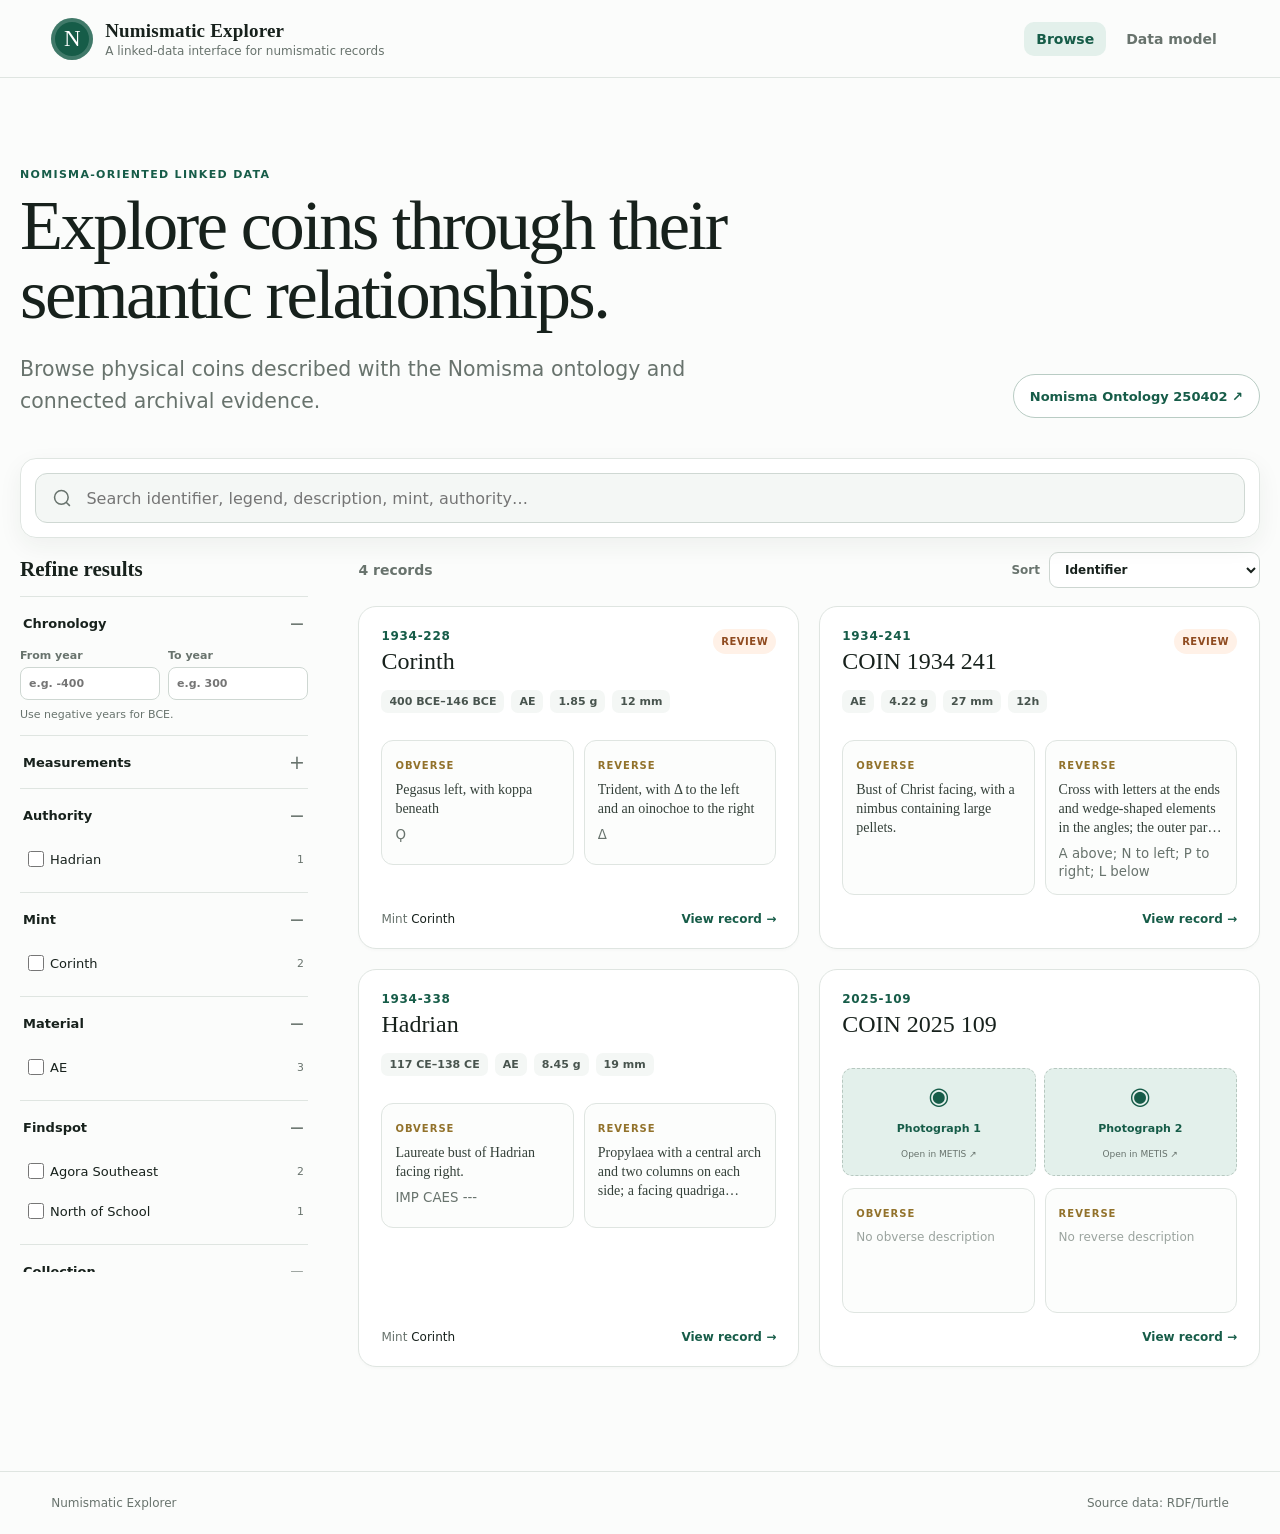
==== index.html @ df138c5d "1_version" ====
<!doctype html>
<html lang="en">
<head>
  <meta charset="utf-8">
  <meta name="viewport" content="width=device-width, initial-scale=1">
  <meta name="description" content="A linked-data interface for numismatic records.">
  <title>Numismatic Explorer</title>
  <link rel="stylesheet" href="assets/styles.css">
</head>
<body>
  <header class="site-header">
    <a class="brand" href="index.html" aria-label="Home">
      <span class="brand-mark" aria-hidden="true">N</span>
      <span><strong id="site-title">Numismatic Explorer</strong><small id="site-subtitle">Linked numismatic data</small></span>
    </a>
    <nav aria-label="Main navigation">
      <a class="active" href="index.html">Browse</a>
      <a href="ontology.html">Data model</a>
    </nav>
  </header>

  <main>
    <section class="hero">
      <div>
        <p class="eyebrow">Nomisma-oriented linked data</p>
        <h1>Explore coins through their semantic relationships.</h1>
        <p id="site-description">Browse physical coins described with the Nomisma ontology and connected archival evidence.</p>
      </div>
      <a id="ontology-link" class="ontology-pill" href="https://www.nomisma.org/ontology" target="_blank" rel="noreferrer">Nomisma ontology ↗</a>
    </section>

    <section class="search-panel" aria-label="Search controls">
      <label class="search-box">
        <span class="sr-only">Search records</span>
        <svg aria-hidden="true" viewBox="0 0 24 24"><path d="m21 21-4.35-4.35m2.35-5.65a8 8 0 1 1-16 0 8 8 0 0 1 16 0Z"/></svg>
        <input id="search-input" type="search" placeholder="Search identifier, legend, description, mint, authority…" autocomplete="off">
      </label>
      <button id="mobile-filter-button" class="secondary-button" type="button">Filters <span id="mobile-filter-count"></span></button>
    </section>

    <div id="active-filters" class="active-filters" aria-live="polite"></div>

    <div class="browse-layout">
      <aside id="filter-panel" class="filter-panel" aria-label="Filters">
        <div class="filter-panel-heading">
          <h2>Refine results</h2>
          <button id="close-filters" class="icon-button" type="button" aria-label="Close filters">×</button>
        </div>

        <details class="filter-section" open>
          <summary>Chronology</summary>
          <div class="range-grid">
            <label>From year<input id="date-min" type="number" placeholder="e.g. -400"></label>
            <label>To year<input id="date-max" type="number" placeholder="e.g. 300"></label>
          </div>
          <p class="field-help">Use negative years for BCE.</p>
        </details>

        <details class="filter-section">
          <summary>Measurements</summary>
          <div class="range-grid">
            <label>Weight min (g)<input id="weight-min" type="number" step="0.01"></label>
            <label>Weight max (g)<input id="weight-max" type="number" step="0.01"></label>
            <label>Diameter min (mm)<input id="diameter-min" type="number" step="0.1"></label>
            <label>Diameter max (mm)<input id="diameter-max" type="number" step="0.1"></label>
          </div>
        </details>

        <div id="facet-sections"></div>
        <button id="clear-filters" class="text-button" type="button">Clear all filters</button>
      </aside>

      <section class="results-area" aria-labelledby="results-heading">
        <div class="results-toolbar">
          <div>
            <p id="result-count" class="result-count">Loading records…</p>
            <h2 id="results-heading" class="sr-only">Coin records</h2>
          </div>
          <label class="sort-control">Sort
            <select id="sort-select">
              <option value="identifier-asc">Identifier</option>
              <option value="date-asc">Date, earliest first</option>
              <option value="date-desc">Date, latest first</option>
              <option value="weight-desc">Weight, high to low</option>
              <option value="diameter-desc">Diameter, high to low</option>
            </select>
          </label>
        </div>
        <div id="results" class="record-grid"></div>
        <nav id="pagination" class="pagination" aria-label="Results pages"></nav>
      </section>
    </div>
  </main>

  <div id="filter-backdrop" class="filter-backdrop"></div>
  <footer><span id="footer-title">Numismatic Explorer</span><span>Source data: RDF/Turtle</span></footer>
  <script src="assets/common.js"></script>
  <script src="assets/app.js"></script>
</body>
</html>
---- assets/styles.css ----
:root {
  --ink: #17211c;
  --muted: #68736d;
  --line: #dfe5e1;
  --soft: #f4f7f5;
  --paper: #fbfcfb;
  --accent: #165c48;
  --accent-dark: #0d4334;
  --accent-soft: #e3f0eb;
  --gold: #92722b;
  --warning: #8f4b20;
  --warning-soft: #fff1e7;
  --shadow: 0 12px 30px rgba(27, 48, 38, .08);
  --radius: 18px;
  font-family: Inter, ui-sans-serif, system-ui, -apple-system, BlinkMacSystemFont, "Segoe UI", sans-serif;
  color: var(--ink);
  background: var(--paper);
  font-synthesis: none;
}
* { box-sizing: border-box; }
html { scroll-behavior: smooth; }
body { margin: 0; min-height: 100vh; background: var(--paper); }
a { color: inherit; }
button, input, select { font: inherit; }
button, select { cursor: pointer; }
.sr-only { position: absolute; width: 1px; height: 1px; padding: 0; margin: -1px; overflow: hidden; clip: rect(0,0,0,0); white-space: nowrap; border: 0; }

.site-header { min-height: 78px; display: flex; align-items: center; justify-content: space-between; gap: 24px; padding: 14px clamp(20px, 4vw, 64px); border-bottom: 1px solid var(--line); background: rgba(251,252,251,.95); position: sticky; top: 0; z-index: 50; backdrop-filter: blur(14px); }
.brand { display: inline-flex; align-items: center; gap: 12px; text-decoration: none; }
.brand-mark { display: grid; place-items: center; width: 42px; height: 42px; border-radius: 50%; color: white; background: var(--accent); font-family: Georgia, serif; font-size: 23px; box-shadow: inset 0 0 0 4px rgba(255,255,255,.18); }
.brand strong, .brand small { display: block; }
.brand strong { font-family: Georgia, "Times New Roman", serif; font-size: 19px; letter-spacing: .01em; }
.brand small { color: var(--muted); margin-top: 2px; font-size: 12px; }
.site-header nav { display: flex; align-items: center; gap: 8px; }
.site-header nav a { padding: 9px 12px; border-radius: 10px; color: var(--muted); text-decoration: none; font-size: 14px; font-weight: 650; }
.site-header nav a:hover, .site-header nav a.active { color: var(--accent); background: var(--accent-soft); }

main { width: min(1540px, calc(100% - 40px)); margin: 0 auto; }
.hero { display: flex; align-items: end; justify-content: space-between; gap: 40px; padding: clamp(46px, 7vw, 92px) 0 40px; }
.hero > div { max-width: 880px; }
.eyebrow { margin: 0 0 10px; color: var(--accent); text-transform: uppercase; letter-spacing: .12em; font-size: 11px; font-weight: 800; }
h1, h2, h3 { font-family: Georgia, "Times New Roman", serif; }
.hero h1, .prose-page h1 { max-width: 930px; margin: 0; font-size: clamp(38px, 5.5vw, 76px); line-height: .98; letter-spacing: -.035em; font-weight: 500; }
.hero p:not(.eyebrow) { max-width: 760px; margin: 24px 0 0; color: var(--muted); font-size: clamp(16px, 1.6vw, 21px); line-height: 1.6; }
.ontology-pill { flex: none; display: inline-flex; align-items: center; min-height: 44px; padding: 10px 16px; border: 1px solid #b9ccc4; border-radius: 999px; color: var(--accent); background: white; text-decoration: none; font-size: 13px; font-weight: 750; }
.ontology-pill:hover { border-color: var(--accent); box-shadow: var(--shadow); }

.search-panel { position: sticky; top: 78px; z-index: 40; display: flex; gap: 12px; padding: 14px; margin-bottom: 14px; border: 1px solid var(--line); border-radius: 16px; background: rgba(255,255,255,.96); box-shadow: 0 8px 24px rgba(28,45,37,.06); backdrop-filter: blur(14px); }
.search-box { flex: 1; display: flex; align-items: center; gap: 12px; min-height: 50px; padding: 0 16px; border: 1px solid #cfd8d3; border-radius: 12px; background: var(--soft); }
.search-box:focus-within { border-color: var(--accent); box-shadow: 0 0 0 3px rgba(22,92,72,.12); background: white; }
.search-box svg { width: 21px; fill: none; stroke: var(--muted); stroke-width: 1.8; }
.search-box input { width: 100%; border: 0; outline: 0; background: transparent; color: var(--ink); }
.secondary-button, .primary-button { display: inline-flex; align-items: center; justify-content: center; min-height: 44px; padding: 10px 15px; border-radius: 11px; text-decoration: none; font-weight: 750; font-size: 13px; }
.secondary-button { border: 1px solid #c9d4ce; color: var(--ink); background: white; }
.secondary-button:hover { border-color: var(--accent); color: var(--accent); }
.primary-button { border: 1px solid var(--accent); color: white; background: var(--accent); }
.inline-button { width: fit-content; margin-top: 18px; }
#mobile-filter-button, #close-filters { display: none; }

.active-filters { display: flex; flex-wrap: wrap; gap: 8px; min-height: 0; margin: 0 0 16px; }
.active-filters:empty { display: none; }
.active-filters button { border: 1px solid #bbd1c8; border-radius: 999px; padding: 7px 11px; color: var(--accent-dark); background: var(--accent-soft); font-size: 12px; }

.browse-layout { display: grid; grid-template-columns: minmax(240px, 300px) minmax(0, 1fr); gap: clamp(22px, 3vw, 42px); align-items: start; padding-bottom: 70px; }
.filter-panel { position: sticky; top: 162px; max-height: calc(100vh - 180px); overflow: auto; padding: 0 12px 18px 0; scrollbar-width: thin; }
.filter-panel-heading { display: flex; align-items: center; justify-content: space-between; }
.filter-panel h2 { margin: 5px 0 14px; font-size: 21px; }
.filter-section { border-top: 1px solid var(--line); }
.filter-section:last-child { border-bottom: 1px solid var(--line); }
.filter-section summary { list-style: none; display: flex; align-items: center; justify-content: space-between; padding: 15px 3px; font-size: 13px; font-weight: 800; cursor: pointer; }
.filter-section summary::-webkit-details-marker { display: none; }
.filter-section summary::after { content: "+"; color: var(--muted); font-size: 19px; font-weight: 400; }
.filter-section[open] summary::after { content: "−"; }
.facet-options { display: grid; gap: 4px; padding: 0 0 15px; max-height: 260px; overflow: auto; }
.facet-option { display: grid; grid-template-columns: 18px 1fr auto; align-items: center; gap: 8px; padding: 7px 4px; border-radius: 8px; font-size: 13px; }
.facet-option:hover { background: var(--soft); }
.facet-option input { width: 16px; height: 16px; accent-color: var(--accent); }
.facet-option small { min-width: 22px; text-align: right; color: var(--muted); }
.range-grid { display: grid; grid-template-columns: 1fr 1fr; gap: 8px; padding-bottom: 8px; }
.range-grid label { color: var(--muted); font-size: 11px; font-weight: 700; }
.range-grid input { width: 100%; margin-top: 5px; padding: 9px 8px; border: 1px solid #ced7d2; border-radius: 8px; background: white; color: var(--ink); }
.field-help { margin: 0 0 14px; color: var(--muted); font-size: 11px; }
.text-button { border: 0; padding: 14px 0; color: var(--accent); background: transparent; font-size: 13px; font-weight: 750; }

.results-toolbar { display: flex; justify-content: space-between; align-items: center; gap: 20px; margin-bottom: 18px; }
.result-count { margin: 0; color: var(--muted); font-size: 14px; font-weight: 750; }
.sort-control { display: flex; align-items: center; gap: 9px; color: var(--muted); font-size: 12px; font-weight: 700; }
.sort-control select { padding: 9px 32px 9px 11px; border: 1px solid #cdd6d1; border-radius: 9px; color: var(--ink); background: white; }
.record-grid { display: grid; grid-template-columns: repeat(2, minmax(0, 1fr)); gap: 20px; }
.record-card { display: flex; flex-direction: column; min-width: 0; padding: 22px; border: 1px solid var(--line); border-radius: var(--radius); background: white; box-shadow: 0 2px 3px rgba(21,35,28,.02); transition: transform .15s ease, box-shadow .15s ease, border-color .15s ease; }
.record-card:hover { transform: translateY(-2px); border-color: #c5d2cb; box-shadow: var(--shadow); }
.record-card-header { display: flex; align-items: start; justify-content: space-between; gap: 14px; }
.record-id { margin: 0 0 5px; color: var(--accent); font-size: 12px; letter-spacing: .06em; font-weight: 850; }
.record-card h3 { margin: 0; font-size: 24px; font-weight: 500; }
.review-badge { display: inline-flex; align-items: center; min-height: 25px; padding: 4px 8px; border-radius: 999px; color: var(--warning); background: var(--warning-soft); font-size: 10px; font-weight: 850; text-transform: uppercase; letter-spacing: .05em; }
.review-badge.large { min-height: 36px; padding: 8px 12px; }
.record-meta { display: flex; flex-wrap: wrap; gap: 7px; margin: 15px 0; }
.record-meta span { padding: 5px 8px; border-radius: 7px; color: #48544e; background: var(--soft); font-size: 11px; font-weight: 700; }
.faces-grid { display: grid; grid-template-columns: 1fr 1fr; gap: 10px; margin-top: 12px; }
.face-summary { min-height: 125px; padding: 13px; border: 1px solid var(--line); border-radius: 12px; background: #fcfdfc; }
.face-summary > span { color: var(--gold); font-size: 10px; text-transform: uppercase; letter-spacing: .1em; font-weight: 850; }
.face-summary p { display: -webkit-box; margin: 8px 0 7px; overflow: hidden; color: #344039; font-family: Georgia, serif; font-size: 14px; line-height: 1.35; -webkit-line-clamp: 3; -webkit-box-orient: vertical; }
.face-summary small { display: -webkit-box; overflow: hidden; color: var(--muted); line-height: 1.35; -webkit-line-clamp: 2; -webkit-box-orient: vertical; }
.face-summary.empty p { color: #9aa39e; font-family: inherit; font-size: 12px; }
.record-card-footer { display: flex; align-items: end; justify-content: space-between; gap: 12px; padding-top: 17px; margin-top: auto; font-size: 12px; }
.muted-label { color: var(--muted); }
.record-link { color: var(--accent); text-decoration: none; font-weight: 800; }
.record-link:hover { text-decoration: underline; }

.photo-resource-strip { display: grid; grid-template-columns: repeat(2, minmax(0,1fr)); gap: 8px; }
.photo-resource-strip > a { min-width: 0; text-decoration: none; border-radius: 10px; overflow: hidden; }
.photo-resource-strip img { width: 100%; height: 125px; object-fit: contain; background: var(--soft); display: block; }
.photo-resource-strip > a > span:not(.photo-icon) { display: block; padding: 7px; font-size: 11px; }
.photo-resource { display: grid; place-items: center; min-height: 108px; padding: 12px; border: 1px dashed #b7c8c0; color: var(--accent); background: var(--accent-soft); text-align: center; }
.photo-resource:hover { border-style: solid; background: #d9ebe4; }
.photo-resource .photo-icon { font-size: 24px; line-height: 1; }
.photo-resource span:not(.photo-icon) { font-size: 12px; font-weight: 800; }
.photo-resource small { color: var(--muted); font-size: 9px; }

.pagination { display: flex; align-items: center; justify-content: center; gap: 6px; margin: 34px 0 0; }
.pagination button { min-width: 38px; min-height: 38px; border: 1px solid var(--line); border-radius: 9px; color: var(--ink); background: white; }
.pagination button[aria-current="page"] { color: white; border-color: var(--accent); background: var(--accent); }
.pagination button:disabled { opacity: .4; cursor: default; }
.empty-state { grid-column: 1 / -1; padding: 60px 25px; border: 1px dashed #c9d4ce; border-radius: var(--radius); color: var(--muted); background: white; text-align: center; }
.empty-state h3, .empty-state h1 { margin-top: 0; color: var(--ink); }
.empty-state code { display: inline-block; padding: 8px 10px; border-radius: 7px; background: var(--soft); }
.filter-backdrop { display: none; }

.record-page { padding: 32px 0 80px; }
.back-link { display: inline-block; margin-bottom: 26px; color: var(--accent); text-decoration: none; font-size: 13px; font-weight: 750; }
.record-hero { display: flex; justify-content: space-between; align-items: end; gap: 30px; padding: 25px 0 36px; border-bottom: 1px solid var(--line); }
.record-hero h1 { margin: 0; font-size: clamp(42px, 7vw, 88px); font-weight: 500; letter-spacing: -.035em; }
.record-uri, .uri-text { color: var(--muted); overflow-wrap: anywhere; font-size: 12px; }
.hero-actions { display: flex; flex-wrap: wrap; justify-content: end; gap: 8px; }
.record-overview { display: grid; grid-template-columns: minmax(300px, .75fr) minmax(0, 1.25fr); gap: 22px; margin-top: 30px; }
.detail-card { padding: clamp(20px, 3vw, 32px); border: 1px solid var(--line); border-radius: var(--radius); background: white; }
.fact-list { margin: 0; }
.fact-list > div, .detail-row { display: grid; grid-template-columns: 125px minmax(0,1fr); gap: 16px; padding: 13px 0; border-bottom: 1px solid #edf0ee; }
.fact-list > div:last-child { border-bottom: 0; }
dt { color: var(--muted); font-size: 12px; font-weight: 750; }
dd { min-width: 0; margin: 0; font-size: 14px; line-height: 1.55; }
.semantic-list { display: flex; flex-wrap: wrap; gap: 6px; }
.semantic-link, .semantic-value { display: inline-flex; align-items: center; gap: 5px; padding: 5px 8px; border-radius: 7px; color: var(--accent-dark); background: var(--accent-soft); text-decoration: none; font-size: 12px; font-weight: 700; }
.semantic-link:hover { text-decoration: underline; }
.face-column { display: grid; gap: 22px; }
.face-detail h2 { margin: 0 0 20px; font-size: clamp(22px, 3vw, 34px); font-weight: 500; line-height: 1.2; }
.legend-block { margin: 18px 0; padding: 16px; border-left: 3px solid var(--gold); background: #faf8f2; }
.legend-block span { color: var(--gold); font-size: 10px; text-transform: uppercase; letter-spacing: .1em; font-weight: 850; }
.legend-block p { margin: 7px 0 0; font-family: Georgia, serif; font-size: 18px; line-height: 1.5; }
.uri-line { display: block; margin-top: 20px; color: var(--muted); overflow-wrap: anywhere; font-size: 10px; text-decoration: none; }
.not-recorded { color: #939d98; font-style: italic; }
.detail-section { margin-top: 48px; }
.section-heading { display: flex; justify-content: space-between; align-items: end; gap: 30px; margin-bottom: 16px; }
.section-heading h2 { margin: 0; font-size: 33px; font-weight: 500; }
.section-heading > p { max-width: 430px; margin: 0; color: var(--muted); font-size: 13px; line-height: 1.5; }
.detail-photo-grid { display: grid; grid-template-columns: repeat(auto-fit, minmax(230px, 1fr)); gap: 16px; }
.detail-photo { display: flex; flex-direction: column; min-height: 240px; border: 1px solid var(--line); border-radius: var(--radius); overflow: hidden; color: var(--ink); background: white; text-decoration: none; }
.detail-photo img { width: 100%; height: 260px; object-fit: contain; background: var(--soft); }
.detail-photo strong { padding: 15px 18px 3px; font-family: Georgia, serif; font-size: 20px; }
.detail-photo > span:last-child { padding: 4px 18px 16px; color: var(--accent); font-size: 12px; font-weight: 750; }
.detail-photo.resource-only { align-items: center; justify-content: center; padding: 34px; color: var(--accent); text-align: center; background: var(--accent-soft); }
.large-photo-icon { margin-bottom: 20px; font-size: 54px; }
.table-wrap { overflow-x: auto; border: 1px solid var(--line); border-radius: var(--radius); background: white; }
.ontology-table { width: 100%; border-collapse: collapse; }
.ontology-table th, .ontology-table td { padding: 16px 18px; border-bottom: 1px solid var(--line); text-align: left; vertical-align: top; }
.ontology-table tr:last-child th, .ontology-table tr:last-child td { border-bottom: 0; }
.ontology-table th { width: 32%; font-family: inherit; font-size: 13px; }
.ontology-table th a { color: var(--accent); text-decoration: none; }
.ontology-table th code { display: block; margin-top: 5px; color: var(--muted); font-size: 9px; font-weight: 400; overflow-wrap: anywhere; }
.archival-details { margin: 48px 0 0; border: 1px solid var(--line); border-radius: var(--radius); background: white; }
.archival-details summary { display: flex; justify-content: space-between; gap: 20px; padding: 20px 24px; cursor: pointer; font-family: Georgia, serif; font-size: 21px; }
.archival-details summary span { color: var(--muted); font-family: inherit; font-size: 12px; }
.archival-content { padding: 0 24px 24px; }
.archival-content article { padding: 20px 0; border-top: 1px solid var(--line); }
.archival-content h3 { margin: 0; }
.raw-fields { display: grid; grid-template-columns: repeat(2, minmax(0,1fr)); gap: 0 24px; }
.raw-fields > div { padding: 11px 0; border-bottom: 1px solid #eef1ef; }
.raw-fields dd { margin-top: 5px; }
.review-callout { margin: 10px 0 20px; padding: 15px 18px; border: 1px solid #f0c9ad; border-radius: 12px; color: var(--warning); background: var(--warning-soft); }
.review-callout p:last-child { margin-bottom: 0; }

.prose-page { max-width: 1080px; padding: clamp(50px, 8vw, 100px) 0 90px; }
.prose-page .lede { max-width: 820px; color: var(--muted); font-size: 21px; line-height: 1.6; }
.prose-card { margin-top: 30px; padding: clamp(22px, 4vw, 38px); border: 1px solid var(--line); border-radius: var(--radius); background: white; }
.prose-card h2 { margin-top: 0; font-size: 31px; font-weight: 500; }
.prose-card p { color: #48534d; font-size: 16px; line-height: 1.7; }
.prose-card code, .prose-card pre { font-size: 13px; }
.prose-card pre { padding: 16px; border-radius: 10px; overflow-x: auto; background: var(--soft); }
.property-grid { display: grid; grid-template-columns: repeat(2, minmax(0,1fr)); gap: 12px; margin-top: 28px; }
.property-grid article { display: flex; flex-direction: column; gap: 7px; padding: 18px; border: 1px solid var(--line); border-radius: 12px; background: white; }
.property-grid code { color: var(--accent); font-weight: 750; }
.property-grid span { color: var(--muted); font-size: 13px; }

footer { display: flex; justify-content: space-between; gap: 20px; padding: 24px clamp(20px, 4vw, 64px); border-top: 1px solid var(--line); color: var(--muted); font-size: 12px; }
.loading { padding: 80px 0; color: var(--muted); text-align: center; }

@media (max-width: 1050px) {
  .record-grid { grid-template-columns: 1fr; }
  .record-overview { grid-template-columns: 1fr; }
}

@media (max-width: 760px) {
  .site-header { min-height: 66px; padding: 10px 16px; }
  .brand-mark { width: 38px; height: 38px; }
  .brand strong { font-size: 16px; }
  .brand small { display: none; }
  .site-header nav a { padding: 8px; font-size: 12px; }
  main { width: min(100% - 24px, 1540px); }
  .hero { display: block; padding: 38px 0 24px; }
  .hero h1, .prose-page h1 { font-size: 43px; }
  .ontology-pill { margin-top: 24px; }
  .search-panel { top: 66px; padding: 8px; }
  #mobile-filter-button { display: inline-flex; }
  .browse-layout { display: block; }
  .filter-panel { position: fixed; top: 0; left: 0; bottom: 0; z-index: 100; width: min(88vw, 360px); max-height: none; padding: 20px; background: white; transform: translateX(-105%); transition: transform .2s ease; box-shadow: 12px 0 35px rgba(16,32,24,.18); }
  .filters-open .filter-panel { transform: translateX(0); }
  .filter-panel-heading { position: sticky; top: 0; z-index: 2; padding: 4px 0 8px; background: white; }
  #close-filters { display: inline-grid; place-items: center; width: 38px; height: 38px; border: 1px solid var(--line); border-radius: 50%; background: white; font-size: 24px; }
  .filter-backdrop { position: fixed; inset: 0; z-index: 90; background: rgba(11,25,18,.38); }
  .filters-open .filter-backdrop { display: block; }
  .filters-open { overflow: hidden; }
  .results-toolbar { align-items: start; }
  .sort-control { display: block; }
  .sort-control select { display: block; max-width: 170px; margin-top: 4px; }
  .record-card { padding: 17px; }
  .faces-grid { grid-template-columns: 1fr; }
  .face-summary { min-height: auto; }
  .record-hero { display: block; }
  .hero-actions { justify-content: start; margin-top: 22px; }
  .section-heading { display: block; }
  .section-heading > p { margin-top: 8px; }
  .fact-list > div, .detail-row { grid-template-columns: 95px minmax(0,1fr); }
  .raw-fields { grid-template-columns: 1fr; }
  .property-grid { grid-template-columns: 1fr; }
  footer { display: block; }
  footer span { display: block; margin: 3px 0; }
}

@media (max-width: 470px) {
  .site-header nav a:last-child { display: none; }
  .hero h1, .prose-page h1 { font-size: 37px; }
  .search-box { padding: 0 11px; }
  .search-box input { font-size: 13px; }
  .record-meta { gap: 5px; }
  .photo-resource-strip { grid-template-columns: 1fr 1fr; }
  .record-card-footer { align-items: start; }
  .record-hero h1 { font-size: 48px; }
  .ontology-table th, .ontology-table td { padding: 13px; }
}
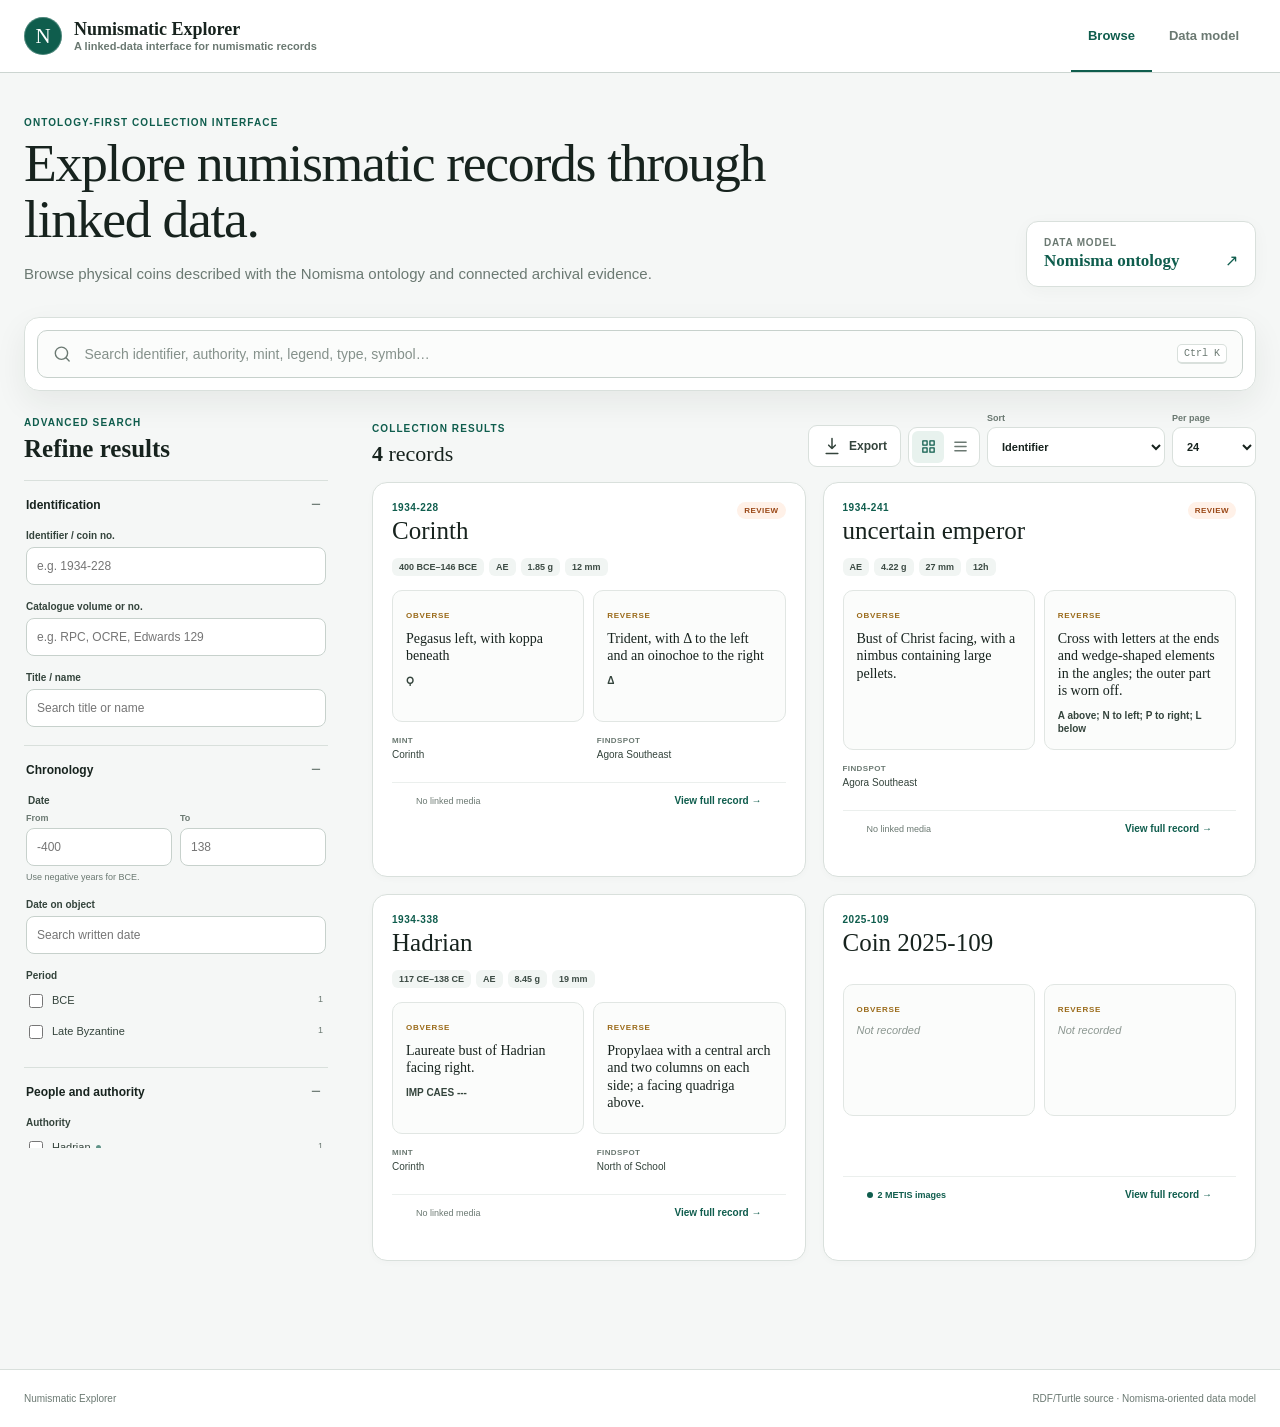
==== commit c9620b04: "2 version" ====
--- a/index.html
+++ b/index.html
@@ -9,33 +9,41 @@
 </head>
 <body>
   <header class="site-header">
-    <a class="brand" href="index.html" aria-label="Home">
-      <span class="brand-mark" aria-hidden="true">N</span>
-      <span><strong id="site-title">Numismatic Explorer</strong><small id="site-subtitle">Linked numismatic data</small></span>
-    </a>
-    <nav aria-label="Main navigation">
-      <a class="active" href="index.html">Browse</a>
-      <a href="ontology.html">Data model</a>
-    </nav>
+    <div class="header-inner">
+      <a class="brand" href="index.html" aria-label="Numismatic Explorer home">
+        <span class="brand-mark" aria-hidden="true">N</span>
+        <span class="brand-copy"><strong id="site-title">Numismatic Explorer</strong><small id="site-subtitle">Linked numismatic data</small></span>
+      </a>
+      <nav aria-label="Main navigation">
+        <a class="active" href="index.html">Browse</a>
+        <a href="ontology.html">Data model</a>
+      </nav>
+    </div>
   </header>
 
   <main>
-    <section class="hero">
+    <section class="intro-band">
       <div>
-        <p class="eyebrow">Nomisma-oriented linked data</p>
-        <h1>Explore coins through their semantic relationships.</h1>
+        <p class="eyebrow">Ontology-first collection interface</p>
+        <h1>Explore numismatic records through linked data.</h1>
         <p id="site-description">Browse physical coins described with the Nomisma ontology and connected archival evidence.</p>
       </div>
-      <a id="ontology-link" class="ontology-pill" href="https://www.nomisma.org/ontology" target="_blank" rel="noreferrer">Nomisma ontology ↗</a>
+      <a id="ontology-link" class="ontology-link" href="https://www.nomisma.org/ontology" target="_blank" rel="noreferrer">
+        <span>Data model</span><strong>Nomisma ontology</strong><span aria-hidden="true">↗</span>
+      </a>
     </section>
 
-    <section class="search-panel" aria-label="Search controls">
+    <section class="search-toolbar" aria-label="Search and result controls">
       <label class="search-box">
-        <span class="sr-only">Search records</span>
         <svg aria-hidden="true" viewBox="0 0 24 24"><path d="m21 21-4.35-4.35m2.35-5.65a8 8 0 1 1-16 0 8 8 0 0 1 16 0Z"/></svg>
-        <input id="search-input" type="search" placeholder="Search identifier, legend, description, mint, authority…" autocomplete="off">
+        <span class="sr-only">Search all indexed fields</span>
+        <input id="search-input" type="search" placeholder="Search identifier, authority, mint, legend, type, symbol…" autocomplete="off">
+        <kbd>Ctrl K</kbd>
       </label>
-      <button id="mobile-filter-button" class="secondary-button" type="button">Filters <span id="mobile-filter-count"></span></button>
+      <button id="mobile-filter-button" class="control-button filters-button" type="button">
+        <svg aria-hidden="true" viewBox="0 0 24 24"><path d="M4 6h16M7 12h10m-7 6h4"/></svg>
+        Filters <span id="mobile-filter-count" class="button-count"></span>
+      </button>
     </section>
 
     <div id="active-filters" class="active-filters" aria-live="polite"></div>
@@ -43,48 +51,56 @@
     <div class="browse-layout">
       <aside id="filter-panel" class="filter-panel" aria-label="Filters">
         <div class="filter-panel-heading">
-          <h2>Refine results</h2>
+          <div><p class="eyebrow">Advanced search</p><h2>Refine results</h2></div>
           <button id="close-filters" class="icon-button" type="button" aria-label="Close filters">×</button>
         </div>
-
-        <details class="filter-section" open>
-          <summary>Chronology</summary>
-          <div class="range-grid">
-            <label>From year<input id="date-min" type="number" placeholder="e.g. -400"></label>
-            <label>To year<input id="date-max" type="number" placeholder="e.g. 300"></label>
-          </div>
-          <p class="field-help">Use negative years for BCE.</p>
-        </details>
-
-        <details class="filter-section">
-          <summary>Measurements</summary>
-          <div class="range-grid">
-            <label>Weight min (g)<input id="weight-min" type="number" step="0.01"></label>
-            <label>Weight max (g)<input id="weight-max" type="number" step="0.01"></label>
-            <label>Diameter min (mm)<input id="diameter-min" type="number" step="0.1"></label>
-            <label>Diameter max (mm)<input id="diameter-max" type="number" step="0.1"></label>
-          </div>
-        </details>
-
-        <div id="facet-sections"></div>
-        <button id="clear-filters" class="text-button" type="button">Clear all filters</button>
+        <div id="filter-groups"></div>
+        <div class="filter-actions">
+          <button id="clear-filters" class="text-button" type="button">Clear all filters</button>
+          <button id="apply-mobile-filters" class="primary-button mobile-only" type="button">Show results</button>
+        </div>
       </aside>
 
       <section class="results-area" aria-labelledby="results-heading">
         <div class="results-toolbar">
           <div>
+            <p class="eyebrow">Collection results</p>
             <p id="result-count" class="result-count">Loading records…</p>
             <h2 id="results-heading" class="sr-only">Coin records</h2>
           </div>
-          <label class="sort-control">Sort
-            <select id="sort-select">
-              <option value="identifier-asc">Identifier</option>
-              <option value="date-asc">Date, earliest first</option>
-              <option value="date-desc">Date, latest first</option>
-              <option value="weight-desc">Weight, high to low</option>
-              <option value="diameter-desc">Diameter, high to low</option>
-            </select>
-          </label>
+          <div class="results-controls">
+            <button id="export-results" class="control-button" type="button" title="Download the current result set as CSV">
+              <svg aria-hidden="true" viewBox="0 0 24 24"><path d="M12 3v12m0 0 4-4m-4 4-4-4M5 21h14"/></svg>
+              Export
+            </button>
+            <div class="view-toggle" role="group" aria-label="Result view">
+              <button type="button" data-view="grid" class="active" aria-label="Grid view" title="Grid view">
+                <svg aria-hidden="true" viewBox="0 0 24 24"><path d="M4 4h6v6H4zm10 0h6v6h-6zM4 14h6v6H4zm10 0h6v6h-6z"/></svg>
+              </button>
+              <button type="button" data-view="list" aria-label="List view" title="List view">
+                <svg aria-hidden="true" viewBox="0 0 24 24"><path d="M4 6h16M4 12h16M4 18h16"/></svg>
+              </button>
+            </div>
+            <label class="select-control"><span>Sort</span>
+              <select id="sort-select">
+                <option value="identifier-asc">Identifier</option>
+                <option value="date-asc">Date, earliest first</option>
+                <option value="date-desc">Date, latest first</option>
+                <option value="weight-asc">Weight, low to high</option>
+                <option value="weight-desc">Weight, high to low</option>
+                <option value="diameter-asc">Diameter, low to high</option>
+                <option value="diameter-desc">Diameter, high to low</option>
+                <option value="modified-desc">Recently modified</option>
+              </select>
+            </label>
+            <label class="select-control compact"><span>Per page</span>
+              <select id="per-page-select">
+                <option value="24">24</option>
+                <option value="48">48</option>
+                <option value="96">96</option>
+              </select>
+            </label>
+          </div>
         </div>
         <div id="results" class="record-grid"></div>
         <nav id="pagination" class="pagination" aria-label="Results pages"></nav>
@@ -93,7 +109,7 @@
   </main>
 
   <div id="filter-backdrop" class="filter-backdrop"></div>
-  <footer><span id="footer-title">Numismatic Explorer</span><span>Source data: RDF/Turtle</span></footer>
+  <footer><span id="footer-title">Numismatic Explorer</span><span>RDF/Turtle source · Nomisma-oriented data model</span></footer>
   <script src="assets/common.js"></script>
   <script src="assets/app.js"></script>
 </body>
--- a/assets/styles.css
+++ b/assets/styles.css
@@ -1,249 +1,330 @@
 :root {
-  --ink: #17211c;
-  --muted: #68736d;
-  --line: #dfe5e1;
-  --soft: #f4f7f5;
-  --paper: #fbfcfb;
-  --accent: #165c48;
-  --accent-dark: #0d4334;
-  --accent-soft: #e3f0eb;
-  --gold: #92722b;
-  --warning: #8f4b20;
-  --warning-soft: #fff1e7;
-  --shadow: 0 12px 30px rgba(27, 48, 38, .08);
-  --radius: 18px;
-  font-family: Inter, ui-sans-serif, system-ui, -apple-system, BlinkMacSystemFont, "Segoe UI", sans-serif;
-  color: var(--ink);
-  background: var(--paper);
-  font-synthesis: none;
-}
+  --ink: #17231e;
+  --ink-soft: #34443c;
+  --muted: #6b7972;
+  --accent: #0f5d4d;
+  --accent-dark: #0a463a;
+  --accent-soft: #e8f2ee;
+  --accent-pale: #f3f8f6;
+  --gold: #9a6a19;
+  --gold-soft: #f8f1e3;
+  --warning: #9a4817;
+  --warning-soft: #fff1e8;
+  --surface: #ffffff;
+  --canvas: #f5f7f6;
+  --line: #d9e0dc;
+  --line-strong: #c7d1cc;
+  --shadow: 0 12px 32px rgba(24, 43, 34, .07);
+  --radius: 15px;
+  --radius-small: 10px;
+  --sans: Inter, ui-sans-serif, -apple-system, BlinkMacSystemFont, "Segoe UI", sans-serif;
+  --serif: Iowan Old Style, Palatino Linotype, Book Antiqua, Georgia, serif;
+}
+
 * { box-sizing: border-box; }
-html { scroll-behavior: smooth; }
-body { margin: 0; min-height: 100vh; background: var(--paper); }
+html { color-scheme: light; scroll-behavior: smooth; }
+body { min-width: 320px; margin: 0; color: var(--ink); background: var(--canvas); font-family: var(--sans); -webkit-font-smoothing: antialiased; }
+button, input, select { font: inherit; }
+button, select, input[type="checkbox"] { cursor: pointer; }
 a { color: inherit; }
-button, input, select { font: inherit; }
-button, select { cursor: pointer; }
+svg { width: 20px; height: 20px; fill: none; stroke: currentColor; stroke-width: 1.8; stroke-linecap: round; stroke-linejoin: round; }
 .sr-only { position: absolute; width: 1px; height: 1px; padding: 0; margin: -1px; overflow: hidden; clip: rect(0,0,0,0); white-space: nowrap; border: 0; }
-
-.site-header { min-height: 78px; display: flex; align-items: center; justify-content: space-between; gap: 24px; padding: 14px clamp(20px, 4vw, 64px); border-bottom: 1px solid var(--line); background: rgba(251,252,251,.95); position: sticky; top: 0; z-index: 50; backdrop-filter: blur(14px); }
-.brand { display: inline-flex; align-items: center; gap: 12px; text-decoration: none; }
-.brand-mark { display: grid; place-items: center; width: 42px; height: 42px; border-radius: 50%; color: white; background: var(--accent); font-family: Georgia, serif; font-size: 23px; box-shadow: inset 0 0 0 4px rgba(255,255,255,.18); }
-.brand strong, .brand small { display: block; }
-.brand strong { font-family: Georgia, "Times New Roman", serif; font-size: 19px; letter-spacing: .01em; }
-.brand small { color: var(--muted); margin-top: 2px; font-size: 12px; }
-.site-header nav { display: flex; align-items: center; gap: 8px; }
-.site-header nav a { padding: 9px 12px; border-radius: 10px; color: var(--muted); text-decoration: none; font-size: 14px; font-weight: 650; }
-.site-header nav a:hover, .site-header nav a.active { color: var(--accent); background: var(--accent-soft); }
-
-main { width: min(1540px, calc(100% - 40px)); margin: 0 auto; }
-.hero { display: flex; align-items: end; justify-content: space-between; gap: 40px; padding: clamp(46px, 7vw, 92px) 0 40px; }
-.hero > div { max-width: 880px; }
-.eyebrow { margin: 0 0 10px; color: var(--accent); text-transform: uppercase; letter-spacing: .12em; font-size: 11px; font-weight: 800; }
-h1, h2, h3 { font-family: Georgia, "Times New Roman", serif; }
-.hero h1, .prose-page h1 { max-width: 930px; margin: 0; font-size: clamp(38px, 5.5vw, 76px); line-height: .98; letter-spacing: -.035em; font-weight: 500; }
-.hero p:not(.eyebrow) { max-width: 760px; margin: 24px 0 0; color: var(--muted); font-size: clamp(16px, 1.6vw, 21px); line-height: 1.6; }
-.ontology-pill { flex: none; display: inline-flex; align-items: center; min-height: 44px; padding: 10px 16px; border: 1px solid #b9ccc4; border-radius: 999px; color: var(--accent); background: white; text-decoration: none; font-size: 13px; font-weight: 750; }
-.ontology-pill:hover { border-color: var(--accent); box-shadow: var(--shadow); }
-
-.search-panel { position: sticky; top: 78px; z-index: 40; display: flex; gap: 12px; padding: 14px; margin-bottom: 14px; border: 1px solid var(--line); border-radius: 16px; background: rgba(255,255,255,.96); box-shadow: 0 8px 24px rgba(28,45,37,.06); backdrop-filter: blur(14px); }
-.search-box { flex: 1; display: flex; align-items: center; gap: 12px; min-height: 50px; padding: 0 16px; border: 1px solid #cfd8d3; border-radius: 12px; background: var(--soft); }
-.search-box:focus-within { border-color: var(--accent); box-shadow: 0 0 0 3px rgba(22,92,72,.12); background: white; }
-.search-box svg { width: 21px; fill: none; stroke: var(--muted); stroke-width: 1.8; }
-.search-box input { width: 100%; border: 0; outline: 0; background: transparent; color: var(--ink); }
-.secondary-button, .primary-button { display: inline-flex; align-items: center; justify-content: center; min-height: 44px; padding: 10px 15px; border-radius: 11px; text-decoration: none; font-weight: 750; font-size: 13px; }
-.secondary-button { border: 1px solid #c9d4ce; color: var(--ink); background: white; }
-.secondary-button:hover { border-color: var(--accent); color: var(--accent); }
+.mobile-only { display: none !important; }
+.not-recorded { color: #8a9690; font-style: italic; }
+
+.site-header { position: sticky; top: 0; z-index: 60; border-bottom: 1px solid rgba(199, 209, 204, .9); background: rgba(255,255,255,.94); backdrop-filter: blur(14px); }
+.header-inner { display: flex; align-items: center; justify-content: space-between; width: min(100% - 48px, 1580px); min-height: 72px; margin: 0 auto; }
+.brand { display: inline-flex; align-items: center; gap: 12px; color: var(--ink); text-decoration: none; }
+.brand-mark { display: grid; place-items: center; width: 38px; height: 38px; border-radius: 50%; color: white; background: var(--accent); box-shadow: inset 0 0 0 1px rgba(255,255,255,.25); font-family: var(--serif); font-size: 21px; }
+.brand-copy { display: flex; flex-direction: column; gap: 2px; }
+.brand strong { font-family: var(--serif); font-size: 18px; line-height: 1; }
+.brand small { color: var(--muted); font-size: 11px; font-weight: 650; }
+.site-header nav { display: flex; align-items: stretch; align-self: stretch; }
+.site-header nav a { display: inline-flex; align-items: center; padding: 0 17px; border-bottom: 2px solid transparent; color: var(--muted); text-decoration: none; font-size: 13px; font-weight: 720; }
+.site-header nav a:hover { color: var(--ink); }
+.site-header nav a.active { color: var(--accent); border-color: var(--accent); }
+
+main { width: min(100% - 48px, 1580px); margin: 0 auto; }
+.intro-band { display: flex; align-items: end; justify-content: space-between; gap: 44px; padding: 44px 0 30px; }
+.intro-band > div { max-width: 920px; }
+.eyebrow { margin: 0 0 7px; color: var(--accent); font-size: 10px; font-weight: 850; letter-spacing: .11em; text-transform: uppercase; }
+.intro-band h1, .prose-page h1 { max-width: 840px; margin: 0; font-family: var(--serif); font-size: clamp(34px, 4.2vw, 59px); font-weight: 500; letter-spacing: -.025em; line-height: 1.05; }
+.intro-band p:not(.eyebrow) { max-width: 790px; margin: 14px 0 0; color: var(--muted); font-size: 15px; line-height: 1.65; }
+.ontology-link { display: grid; grid-template-columns: 1fr auto; min-width: 230px; padding: 15px 17px; border: 1px solid var(--line); border-radius: 12px; color: var(--ink); background: var(--surface); text-decoration: none; box-shadow: 0 4px 18px rgba(24,43,34,.035); }
+.ontology-link span:first-child { grid-column: 1 / -1; margin-bottom: 3px; color: var(--muted); font-size: 10px; font-weight: 700; text-transform: uppercase; letter-spacing: .08em; }
+.ontology-link strong { color: var(--accent); font-family: var(--serif); font-size: 17px; }
+.ontology-link span:last-child { align-self: center; color: var(--accent); }
+.ontology-link:hover { border-color: #aebfb7; box-shadow: var(--shadow); transform: translateY(-1px); }
+
+.search-toolbar { position: sticky; top: 72px; z-index: 45; display: flex; gap: 10px; padding: 12px; border: 1px solid var(--line); border-radius: var(--radius); background: rgba(255,255,255,.96); box-shadow: var(--shadow); backdrop-filter: blur(12px); }
+.search-box { display: flex; flex: 1; align-items: center; gap: 11px; min-width: 0; padding: 0 15px; border: 1px solid var(--line-strong); border-radius: 10px; color: var(--muted); background: #fbfcfb; }
+.search-box:focus-within { border-color: var(--accent); box-shadow: 0 0 0 3px rgba(15,93,77,.1); background: white; }
+.search-box input { width: 100%; min-width: 0; height: 46px; border: 0; outline: 0; color: var(--ink); background: transparent; font-size: 14px; }
+.search-box input::placeholder { color: #85918b; }
+.search-box kbd { padding: 3px 6px; border: 1px solid var(--line); border-bottom-width: 2px; border-radius: 5px; color: var(--muted); background: white; font-size: 10px; white-space: nowrap; }
+.control-button, .primary-button, .secondary-button { display: inline-flex; align-items: center; justify-content: center; gap: 7px; min-height: 42px; padding: 0 13px; border-radius: 9px; text-decoration: none; font-size: 12px; font-weight: 760; }
+.control-button, .secondary-button { border: 1px solid var(--line); color: var(--ink-soft); background: white; }
+.control-button:hover, .secondary-button:hover { border-color: #afbeb7; color: var(--accent); }
 .primary-button { border: 1px solid var(--accent); color: white; background: var(--accent); }
-.inline-button { width: fit-content; margin-top: 18px; }
-#mobile-filter-button, #close-filters { display: none; }
-
-.active-filters { display: flex; flex-wrap: wrap; gap: 8px; min-height: 0; margin: 0 0 16px; }
+.primary-button:hover { background: var(--accent-dark); }
+.filters-button { display: none; }
+.button-count { display: inline-grid; place-items: center; min-width: 19px; height: 19px; padding: 0 5px; border-radius: 10px; color: white; background: var(--accent); font-size: 10px; }
+
+.active-filters { display: flex; align-items: center; flex-wrap: wrap; gap: 6px; min-height: 18px; margin: 13px 0 5px; }
 .active-filters:empty { display: none; }
-.active-filters button { border: 1px solid #bbd1c8; border-radius: 999px; padding: 7px 11px; color: var(--accent-dark); background: var(--accent-soft); font-size: 12px; }
-
-.browse-layout { display: grid; grid-template-columns: minmax(240px, 300px) minmax(0, 1fr); gap: clamp(22px, 3vw, 42px); align-items: start; padding-bottom: 70px; }
-.filter-panel { position: sticky; top: 162px; max-height: calc(100vh - 180px); overflow: auto; padding: 0 12px 18px 0; scrollbar-width: thin; }
-.filter-panel-heading { display: flex; align-items: center; justify-content: space-between; }
-.filter-panel h2 { margin: 5px 0 14px; font-size: 21px; }
-.filter-section { border-top: 1px solid var(--line); }
-.filter-section:last-child { border-bottom: 1px solid var(--line); }
-.filter-section summary { list-style: none; display: flex; align-items: center; justify-content: space-between; padding: 15px 3px; font-size: 13px; font-weight: 800; cursor: pointer; }
-.filter-section summary::-webkit-details-marker { display: none; }
-.filter-section summary::after { content: "+"; color: var(--muted); font-size: 19px; font-weight: 400; }
-.filter-section[open] summary::after { content: "−"; }
-.facet-options { display: grid; gap: 4px; padding: 0 0 15px; max-height: 260px; overflow: auto; }
-.facet-option { display: grid; grid-template-columns: 18px 1fr auto; align-items: center; gap: 8px; padding: 7px 4px; border-radius: 8px; font-size: 13px; }
-.facet-option:hover { background: var(--soft); }
-.facet-option input { width: 16px; height: 16px; accent-color: var(--accent); }
-.facet-option small { min-width: 22px; text-align: right; color: var(--muted); }
-.range-grid { display: grid; grid-template-columns: 1fr 1fr; gap: 8px; padding-bottom: 8px; }
-.range-grid label { color: var(--muted); font-size: 11px; font-weight: 700; }
-.range-grid input { width: 100%; margin-top: 5px; padding: 9px 8px; border: 1px solid #ced7d2; border-radius: 8px; background: white; color: var(--ink); }
-.field-help { margin: 0 0 14px; color: var(--muted); font-size: 11px; }
-.text-button { border: 0; padding: 14px 0; color: var(--accent); background: transparent; font-size: 13px; font-weight: 750; }
-
-.results-toolbar { display: flex; justify-content: space-between; align-items: center; gap: 20px; margin-bottom: 18px; }
-.result-count { margin: 0; color: var(--muted); font-size: 14px; font-weight: 750; }
-.sort-control { display: flex; align-items: center; gap: 9px; color: var(--muted); font-size: 12px; font-weight: 700; }
-.sort-control select { padding: 9px 32px 9px 11px; border: 1px solid #cdd6d1; border-radius: 9px; color: var(--ink); background: white; }
-.record-grid { display: grid; grid-template-columns: repeat(2, minmax(0, 1fr)); gap: 20px; }
-.record-card { display: flex; flex-direction: column; min-width: 0; padding: 22px; border: 1px solid var(--line); border-radius: var(--radius); background: white; box-shadow: 0 2px 3px rgba(21,35,28,.02); transition: transform .15s ease, box-shadow .15s ease, border-color .15s ease; }
-.record-card:hover { transform: translateY(-2px); border-color: #c5d2cb; box-shadow: var(--shadow); }
+.active-label { margin-right: 4px; color: var(--muted); font-size: 10px; font-weight: 800; letter-spacing: .06em; text-transform: uppercase; }
+.active-filters button { display: inline-flex; align-items: center; gap: 6px; min-height: 30px; padding: 4px 9px; border: 1px solid #bfd2c9; border-radius: 18px; color: var(--accent-dark); background: var(--accent-soft); font-size: 11px; font-weight: 700; }
+.active-filters button:hover { border-color: var(--accent); }
+.active-filters button span { font-size: 15px; line-height: 1; }
+.active-filters .clear-chip { border-color: transparent; color: var(--muted); background: transparent; }
+
+.browse-layout { display: grid; grid-template-columns: 318px minmax(0,1fr); gap: 30px; align-items: start; padding: 19px 0 78px; }
+.filter-panel { position: sticky; top: 144px; max-height: calc(100vh - 162px); overflow: auto; padding: 0 14px 16px 0; scrollbar-width: thin; scrollbar-color: #c1ccc6 transparent; }
+.filter-panel-heading { display: flex; align-items: center; justify-content: space-between; padding: 7px 0 17px; border-bottom: 1px solid var(--line); }
+.filter-panel-heading h2 { margin: 0; font-family: var(--serif); font-size: 25px; font-weight: 550; }
+#close-filters { display: none; }
+.icon-button { display: inline-grid; place-items: center; border: 0; color: var(--muted); background: transparent; }
+
+.filter-group { border-bottom: 1px solid var(--line); }
+.filter-group > summary { display: flex; align-items: center; justify-content: space-between; gap: 10px; min-height: 48px; padding: 10px 2px; cursor: pointer; list-style: none; color: var(--ink); font-size: 12px; font-weight: 800; }
+.filter-group > summary::-webkit-details-marker { display: none; }
+.filter-group > summary::after { content: "+"; display: grid; place-items: center; width: 20px; height: 20px; margin-left: auto; color: var(--muted); font-size: 17px; font-weight: 500; }
+.filter-group[open] > summary::after { content: "−"; }
+.group-status { display: none; min-width: 19px; height: 19px; padding: 2px 5px; border-radius: 10px; color: white; background: var(--accent); text-align: center; font-size: 9px; }
+.group-status.has-value { display: inline-grid; place-items: center; }
+.filter-group-content { display: grid; gap: 16px; padding: 1px 2px 18px; }
+
+.field-control { display: grid; gap: 6px; }
+.field-control > span, .range-control legend { color: var(--ink-soft); font-size: 10px; font-weight: 760; }
+.field-control input, .range-grid input, .facet-search input { width: 100%; height: 38px; padding: 0 10px; border: 1px solid var(--line-strong); border-radius: 8px; outline: none; color: var(--ink); background: white; font-size: 12px; }
+.field-control input:focus, .range-grid input:focus, .facet-search input:focus { border-color: var(--accent); box-shadow: 0 0 0 3px rgba(15,93,77,.08); }
+.range-control { min-width: 0; margin: 0; padding: 0; border: 0; }
+.range-control legend { margin-bottom: 7px; }
+.range-control legend span { color: var(--muted); font-weight: 550; }
+.range-grid { display: grid; grid-template-columns: 1fr 1fr; gap: 8px; }
+.range-grid label { min-width: 0; }
+.range-grid label > span { display: block; margin-bottom: 5px; color: var(--muted); font-size: 9px; font-weight: 700; }
+.field-help { margin: 5px 0 0; color: var(--muted); font-size: 9px; line-height: 1.4; }
+
+.facet-block { display: grid; gap: 7px; }
+.facet-heading { display: flex; align-items: center; justify-content: space-between; gap: 10px; }
+.facet-heading h4 { margin: 0; color: var(--ink-soft); font-size: 10px; font-weight: 760; }
+.facet-clear { padding: 0; border: 0; color: var(--accent); background: transparent; font-size: 9px; font-weight: 720; }
+.facet-search input { height: 34px; font-size: 11px; }
+.facet-options, .flag-options { display: grid; gap: 1px; }
+.facet-option { display: grid; grid-template-columns: 16px minmax(0,1fr) auto; align-items: start; gap: 7px; min-height: 30px; padding: 5px 3px; border-radius: 6px; color: var(--ink-soft); font-size: 11px; line-height: 1.35; }
+.facet-option:hover { background: var(--accent-pale); }
+.facet-option input { width: 14px; height: 14px; margin: 1px 0 0; accent-color: var(--accent); }
+.facet-option small { min-width: 19px; color: var(--muted); text-align: right; font-size: 9px; font-variant-numeric: tabular-nums; }
+.facet-option-label.controlled::after { content: ""; display: inline-block; width: 5px; height: 5px; margin: 0 0 1px 5px; border-radius: 50%; background: var(--accent); opacity: .65; }
+.facet-extra { display: none; }
+.show-all-options .facet-extra, .facet-searching .facet-extra { display: grid; }
+.show-more { justify-self: start; padding: 2px 0; border: 0; color: var(--accent); background: transparent; font-size: 10px; font-weight: 750; }
+.flag-option.unavailable { opacity: .45; }
+.filter-actions { display: flex; align-items: center; justify-content: space-between; gap: 10px; padding: 16px 2px 2px; }
+.text-button { padding: 0; border: 0; color: var(--accent); background: transparent; font-size: 11px; font-weight: 780; }
+
+.results-area { min-width: 0; }
+.results-toolbar { display: flex; align-items: end; justify-content: space-between; gap: 24px; min-height: 57px; margin-bottom: 15px; }
+.result-count { margin: 0; color: var(--ink); font-family: var(--serif); font-size: 22px; }
+.result-count strong { font-weight: 550; }
+.result-count span { color: var(--muted); font-family: var(--sans); font-size: 11px; }
+.results-controls { display: flex; align-items: end; justify-content: end; flex-wrap: wrap; gap: 7px; }
+.results-controls .control-button { height: 40px; }
+.view-toggle { display: flex; padding: 3px; border: 1px solid var(--line); border-radius: 9px; background: white; }
+.view-toggle button { display: grid; place-items: center; width: 32px; height: 32px; padding: 0; border: 0; border-radius: 6px; color: var(--muted); background: transparent; }
+.view-toggle button.active { color: var(--accent); background: var(--accent-soft); }
+.view-toggle svg { width: 17px; height: 17px; }
+.select-control { display: grid; gap: 4px; color: var(--muted); font-size: 9px; font-weight: 750; }
+.select-control select { min-width: 178px; height: 40px; padding: 0 31px 0 10px; border: 1px solid var(--line); border-radius: 9px; color: var(--ink); background: white; font-size: 11px; font-weight: 650; }
+.select-control.compact select { min-width: 84px; }
+
+.record-grid { display: grid; grid-template-columns: repeat(auto-fill, minmax(min(430px, 100%), 1fr)); gap: 17px; }
+.record-card { min-width: 0; overflow: hidden; border: 1px solid var(--line); border-radius: var(--radius); background: var(--surface); box-shadow: 0 2px 7px rgba(24,43,34,.025); transition: border-color .16s ease, box-shadow .16s ease, transform .16s ease; }
+.record-card:hover { border-color: #b7c6bf; box-shadow: var(--shadow); transform: translateY(-2px); }
+.record-card-body { display: grid; gap: 14px; padding: 19px; }
 .record-card-header { display: flex; align-items: start; justify-content: space-between; gap: 14px; }
-.record-id { margin: 0 0 5px; color: var(--accent); font-size: 12px; letter-spacing: .06em; font-weight: 850; }
-.record-card h3 { margin: 0; font-size: 24px; font-weight: 500; }
-.review-badge { display: inline-flex; align-items: center; min-height: 25px; padding: 4px 8px; border-radius: 999px; color: var(--warning); background: var(--warning-soft); font-size: 10px; font-weight: 850; text-transform: uppercase; letter-spacing: .05em; }
-.review-badge.large { min-height: 36px; padding: 8px 12px; }
-.record-meta { display: flex; flex-wrap: wrap; gap: 7px; margin: 15px 0; }
-.record-meta span { padding: 5px 8px; border-radius: 7px; color: #48544e; background: var(--soft); font-size: 11px; font-weight: 700; }
-.faces-grid { display: grid; grid-template-columns: 1fr 1fr; gap: 10px; margin-top: 12px; }
-.face-summary { min-height: 125px; padding: 13px; border: 1px solid var(--line); border-radius: 12px; background: #fcfdfc; }
-.face-summary > span { color: var(--gold); font-size: 10px; text-transform: uppercase; letter-spacing: .1em; font-weight: 850; }
-.face-summary p { display: -webkit-box; margin: 8px 0 7px; overflow: hidden; color: #344039; font-family: Georgia, serif; font-size: 14px; line-height: 1.35; -webkit-line-clamp: 3; -webkit-box-orient: vertical; }
-.face-summary small { display: -webkit-box; overflow: hidden; color: var(--muted); line-height: 1.35; -webkit-line-clamp: 2; -webkit-box-orient: vertical; }
-.face-summary.empty p { color: #9aa39e; font-family: inherit; font-size: 12px; }
-.record-card-footer { display: flex; align-items: end; justify-content: space-between; gap: 12px; padding-top: 17px; margin-top: auto; font-size: 12px; }
-.muted-label { color: var(--muted); }
-.record-link { color: var(--accent); text-decoration: none; font-weight: 800; }
+.record-card-header > div { min-width: 0; }
+.record-id { margin: 0 0 4px; color: var(--accent); font-size: 10px; font-weight: 850; letter-spacing: .055em; text-transform: uppercase; }
+.record-card h3 { margin: 0; font-family: var(--serif); font-size: 25px; font-weight: 520; line-height: 1.08; }
+.record-card h3 a { text-decoration: none; }
+.record-card h3 a:hover { color: var(--accent); }
+.review-badge { flex: none; padding: 4px 7px; border-radius: 10px; color: var(--warning); background: var(--warning-soft); font-size: 8px; font-weight: 850; letter-spacing: .055em; text-transform: uppercase; }
+.review-badge.large { padding: 7px 10px; font-size: 10px; }
+.record-meta { display: flex; flex-wrap: wrap; gap: 5px; }
+.record-meta span { padding: 4px 7px; border-radius: 6px; color: #3c4b44; background: #f1f5f3; font-size: 9px; font-weight: 700; }
+.faces-grid { display: grid; grid-template-columns: 1fr 1fr; gap: 9px; }
+.face-summary { min-width: 0; min-height: 132px; padding: 13px; border: 1px solid #e1e6e3; border-radius: 10px; background: #fbfcfb; }
+.face-summary > span { color: var(--gold); font-size: 8px; font-weight: 850; letter-spacing: .09em; text-transform: uppercase; }
+.face-summary p { display: -webkit-box; margin: 8px 0 0; overflow: hidden; font-family: var(--serif); font-size: 14px; line-height: 1.25; -webkit-line-clamp: 4; -webkit-box-orient: vertical; }
+.face-summary small { display: -webkit-box; margin-top: 9px; overflow: hidden; color: var(--ink-soft); font-size: 10px; font-weight: 650; line-height: 1.35; -webkit-line-clamp: 2; -webkit-box-orient: vertical; }
+.face-summary.empty p { color: #8b9690; font-family: var(--sans); font-size: 11px; font-style: italic; }
+.record-context { display: grid; grid-template-columns: repeat(2, minmax(0,1fr)); gap: 8px 16px; min-height: 32px; }
+.record-context span { min-width: 0; color: var(--ink-soft); font-size: 10px; line-height: 1.35; }
+.record-context small { display: block; margin-bottom: 2px; color: var(--muted); font-size: 8px; font-weight: 800; letter-spacing: .05em; text-transform: uppercase; }
+.record-card-footer { display: flex; align-items: center; justify-content: space-between; gap: 15px; padding-top: 12px; border-top: 1px solid #ebefed; }
+.record-link { color: var(--accent); text-decoration: none; font-size: 10px; font-weight: 820; white-space: nowrap; }
 .record-link:hover { text-decoration: underline; }
-
-.photo-resource-strip { display: grid; grid-template-columns: repeat(2, minmax(0,1fr)); gap: 8px; }
-.photo-resource-strip > a { min-width: 0; text-decoration: none; border-radius: 10px; overflow: hidden; }
-.photo-resource-strip img { width: 100%; height: 125px; object-fit: contain; background: var(--soft); display: block; }
-.photo-resource-strip > a > span:not(.photo-icon) { display: block; padding: 7px; font-size: 11px; }
-.photo-resource { display: grid; place-items: center; min-height: 108px; padding: 12px; border: 1px dashed #b7c8c0; color: var(--accent); background: var(--accent-soft); text-align: center; }
-.photo-resource:hover { border-style: solid; background: #d9ebe4; }
-.photo-resource .photo-icon { font-size: 24px; line-height: 1; }
-.photo-resource span:not(.photo-icon) { font-size: 12px; font-weight: 800; }
-.photo-resource small { color: var(--muted); font-size: 9px; }
-
-.pagination { display: flex; align-items: center; justify-content: center; gap: 6px; margin: 34px 0 0; }
-.pagination button { min-width: 38px; min-height: 38px; border: 1px solid var(--line); border-radius: 9px; color: var(--ink); background: white; }
+.media-count { display: inline-flex; align-items: center; gap: 5px; color: var(--accent); font-size: 9px; font-weight: 720; }
+.media-count::before { content: ""; width: 6px; height: 6px; border-radius: 50%; background: var(--accent); }
+.muted-label { color: var(--muted); font-size: 9px; }
+.coin-photo-strip { display: grid; grid-template-columns: 1fr 1fr; height: 174px; border-bottom: 1px solid var(--line); background: #edf1ef; }
+.coin-photo-strip a { position: relative; display: block; overflow: hidden; }
+.coin-photo-strip a + a { border-left: 1px solid var(--line); }
+.coin-photo-strip img { width: 100%; height: 100%; object-fit: contain; background: #eef2f0; transition: transform .2s ease; }
+.coin-photo-strip a:hover img { transform: scale(1.025); }
+.coin-photo-strip span { position: absolute; right: 7px; bottom: 7px; padding: 3px 6px; border-radius: 5px; color: white; background: rgba(16,31,24,.72); font-size: 8px; }
+
+.record-grid.list-view { grid-template-columns: 1fr; }
+.list-view .record-card { display: grid; grid-template-columns: minmax(0, 245px) minmax(0,1fr); }
+.list-view .record-card:not(:has(.coin-photo-strip)) { grid-template-columns: 1fr; }
+.list-view .coin-photo-strip { height: auto; min-height: 250px; border-right: 1px solid var(--line); border-bottom: 0; }
+.list-view .record-card-body { grid-template-columns: minmax(210px,.72fr) minmax(320px,1.28fr); align-content: start; padding: 23px; }
+.list-view .record-card-header, .list-view .record-meta, .list-view .record-context, .list-view .record-card-footer { grid-column: 1; }
+.list-view .faces-grid { grid-column: 2; grid-row: 1 / span 4; }
+.list-view .face-summary { min-height: 165px; }
+
+.pagination { display: flex; align-items: center; justify-content: center; gap: 5px; margin: 30px 0 0; }
+.pagination button { min-width: 36px; min-height: 36px; padding: 0 10px; border: 1px solid var(--line); border-radius: 8px; color: var(--ink); background: white; font-size: 10px; font-weight: 700; }
+.pagination button:hover:not(:disabled) { border-color: var(--accent); color: var(--accent); }
 .pagination button[aria-current="page"] { color: white; border-color: var(--accent); background: var(--accent); }
-.pagination button:disabled { opacity: .4; cursor: default; }
-.empty-state { grid-column: 1 / -1; padding: 60px 25px; border: 1px dashed #c9d4ce; border-radius: var(--radius); color: var(--muted); background: white; text-align: center; }
-.empty-state h3, .empty-state h1 { margin-top: 0; color: var(--ink); }
-.empty-state code { display: inline-block; padding: 8px 10px; border-radius: 7px; background: var(--soft); }
+.pagination button:disabled { opacity: .38; cursor: default; }
+.pagination > span { color: var(--muted); }
+.empty-state { grid-column: 1 / -1; padding: 66px 25px; border: 1px dashed #bdc9c3; border-radius: var(--radius); color: var(--muted); background: white; text-align: center; }
+.empty-state h3, .empty-state h1 { margin: 0 0 8px; color: var(--ink); font-family: var(--serif); font-size: 26px; font-weight: 550; }
+.empty-state p { margin: 0 0 18px; }
+.empty-state code { display: inline-block; padding: 8px 10px; border-radius: 7px; background: var(--accent-pale); }
+.inline-button { display: inline-flex; }
 .filter-backdrop { display: none; }
 
-.record-page { padding: 32px 0 80px; }
-.back-link { display: inline-block; margin-bottom: 26px; color: var(--accent); text-decoration: none; font-size: 13px; font-weight: 750; }
-.record-hero { display: flex; justify-content: space-between; align-items: end; gap: 30px; padding: 25px 0 36px; border-bottom: 1px solid var(--line); }
-.record-hero h1 { margin: 0; font-size: clamp(42px, 7vw, 88px); font-weight: 500; letter-spacing: -.035em; }
-.record-uri, .uri-text { color: var(--muted); overflow-wrap: anywhere; font-size: 12px; }
-.hero-actions { display: flex; flex-wrap: wrap; justify-content: end; gap: 8px; }
-.record-overview { display: grid; grid-template-columns: minmax(300px, .75fr) minmax(0, 1.25fr); gap: 22px; margin-top: 30px; }
-.detail-card { padding: clamp(20px, 3vw, 32px); border: 1px solid var(--line); border-radius: var(--radius); background: white; }
+/* Individual record pages */
+.record-page { padding: 35px 0 80px; }
+.back-link { display: inline-flex; align-items: center; gap: 5px; margin-bottom: 22px; color: var(--accent); text-decoration: none; font-size: 11px; font-weight: 780; }
+.record-hero { display: flex; justify-content: space-between; align-items: end; gap: 30px; padding: 25px 0 34px; border-bottom: 1px solid var(--line); }
+.record-hero h1 { margin: 0; font-family: var(--serif); font-size: clamp(40px, 6vw, 76px); font-weight: 500; letter-spacing: -.035em; }
+.record-uri, .uri-text { color: var(--muted); overflow-wrap: anywhere; font-size: 10px; }
+.hero-actions { display: flex; flex-wrap: wrap; justify-content: end; gap: 7px; }
+.record-overview { display: grid; grid-template-columns: minmax(290px, .75fr) minmax(0, 1.25fr); gap: 20px; margin-top: 24px; }
+.detail-card { padding: clamp(20px, 3vw, 30px); border: 1px solid var(--line); border-radius: var(--radius); background: white; box-shadow: 0 3px 14px rgba(24,43,34,.025); }
 .fact-list { margin: 0; }
-.fact-list > div, .detail-row { display: grid; grid-template-columns: 125px minmax(0,1fr); gap: 16px; padding: 13px 0; border-bottom: 1px solid #edf0ee; }
+.fact-list > div, .detail-row { display: grid; grid-template-columns: 125px minmax(0,1fr); gap: 15px; padding: 12px 0; border-bottom: 1px solid #edf0ee; }
 .fact-list > div:last-child { border-bottom: 0; }
-dt { color: var(--muted); font-size: 12px; font-weight: 750; }
-dd { min-width: 0; margin: 0; font-size: 14px; line-height: 1.55; }
-.semantic-list { display: flex; flex-wrap: wrap; gap: 6px; }
-.semantic-link, .semantic-value { display: inline-flex; align-items: center; gap: 5px; padding: 5px 8px; border-radius: 7px; color: var(--accent-dark); background: var(--accent-soft); text-decoration: none; font-size: 12px; font-weight: 700; }
+dt { color: var(--muted); font-size: 10px; font-weight: 780; }
+dd { min-width: 0; margin: 0; font-size: 13px; line-height: 1.55; }
+.semantic-list { display: flex; flex-wrap: wrap; gap: 5px; }
+.semantic-link, .semantic-value { display: inline-flex; align-items: center; gap: 4px; padding: 4px 7px; border-radius: 6px; color: var(--accent-dark); background: var(--accent-soft); text-decoration: none; font-size: 10px; font-weight: 700; }
 .semantic-link:hover { text-decoration: underline; }
-.face-column { display: grid; gap: 22px; }
-.face-detail h2 { margin: 0 0 20px; font-size: clamp(22px, 3vw, 34px); font-weight: 500; line-height: 1.2; }
-.legend-block { margin: 18px 0; padding: 16px; border-left: 3px solid var(--gold); background: #faf8f2; }
-.legend-block span { color: var(--gold); font-size: 10px; text-transform: uppercase; letter-spacing: .1em; font-weight: 850; }
-.legend-block p { margin: 7px 0 0; font-family: Georgia, serif; font-size: 18px; line-height: 1.5; }
-.uri-line { display: block; margin-top: 20px; color: var(--muted); overflow-wrap: anywhere; font-size: 10px; text-decoration: none; }
-.not-recorded { color: #939d98; font-style: italic; }
-.detail-section { margin-top: 48px; }
-.section-heading { display: flex; justify-content: space-between; align-items: end; gap: 30px; margin-bottom: 16px; }
-.section-heading h2 { margin: 0; font-size: 33px; font-weight: 500; }
-.section-heading > p { max-width: 430px; margin: 0; color: var(--muted); font-size: 13px; line-height: 1.5; }
-.detail-photo-grid { display: grid; grid-template-columns: repeat(auto-fit, minmax(230px, 1fr)); gap: 16px; }
-.detail-photo { display: flex; flex-direction: column; min-height: 240px; border: 1px solid var(--line); border-radius: var(--radius); overflow: hidden; color: var(--ink); background: white; text-decoration: none; }
-.detail-photo img { width: 100%; height: 260px; object-fit: contain; background: var(--soft); }
-.detail-photo strong { padding: 15px 18px 3px; font-family: Georgia, serif; font-size: 20px; }
-.detail-photo > span:last-child { padding: 4px 18px 16px; color: var(--accent); font-size: 12px; font-weight: 750; }
-.detail-photo.resource-only { align-items: center; justify-content: center; padding: 34px; color: var(--accent); text-align: center; background: var(--accent-soft); }
-.large-photo-icon { margin-bottom: 20px; font-size: 54px; }
+.face-column { display: grid; gap: 20px; }
+.face-detail h2 { margin: 0 0 16px; font-family: var(--serif); font-size: clamp(22px, 3vw, 32px); font-weight: 500; line-height: 1.2; }
+.legend-block { margin: 16px 0; padding: 14px; border-left: 3px solid var(--gold); background: #faf8f2; }
+.legend-block span { color: var(--gold); font-size: 9px; text-transform: uppercase; letter-spacing: .1em; font-weight: 850; }
+.legend-block p { margin: 6px 0 0; font-family: var(--serif); font-size: 17px; line-height: 1.5; }
+.uri-line { display: block; margin-top: 18px; color: var(--muted); overflow-wrap: anywhere; font-size: 9px; text-decoration: none; }
+.detail-section { margin-top: 40px; }
+.section-heading { display: flex; justify-content: space-between; align-items: end; gap: 28px; margin-bottom: 14px; }
+.section-heading h2 { margin: 0; font-family: var(--serif); font-size: 30px; font-weight: 520; }
+.section-heading > p { max-width: 430px; margin: 0; color: var(--muted); font-size: 11px; line-height: 1.5; }
+.detail-photo-grid { display: grid; grid-template-columns: repeat(auto-fit, minmax(225px, 1fr)); gap: 14px; }
+.detail-photo { display: flex; flex-direction: column; min-height: 220px; border: 1px solid var(--line); border-radius: var(--radius); overflow: hidden; color: var(--ink); background: white; text-decoration: none; }
+.detail-photo img { width: 100%; height: 250px; object-fit: contain; background: #eef2f0; }
+.detail-photo strong { padding: 14px 17px 3px; font-family: var(--serif); font-size: 18px; }
+.detail-photo > span:last-child { padding: 4px 17px 15px; color: var(--accent); font-size: 10px; font-weight: 750; }
+.detail-photo.resource-only { min-height: 140px; align-items: start; justify-content: center; padding: 25px; color: var(--ink); background: var(--accent-pale); }
+.detail-photo.resource-only::before { content: "METIS"; margin-bottom: 10px; color: var(--accent); font-size: 9px; font-weight: 850; letter-spacing: .1em; }
+.large-photo-icon { display: none; }
 .table-wrap { overflow-x: auto; border: 1px solid var(--line); border-radius: var(--radius); background: white; }
 .ontology-table { width: 100%; border-collapse: collapse; }
-.ontology-table th, .ontology-table td { padding: 16px 18px; border-bottom: 1px solid var(--line); text-align: left; vertical-align: top; }
+.ontology-table th, .ontology-table td { padding: 14px 17px; border-bottom: 1px solid var(--line); text-align: left; vertical-align: top; }
 .ontology-table tr:last-child th, .ontology-table tr:last-child td { border-bottom: 0; }
-.ontology-table th { width: 32%; font-family: inherit; font-size: 13px; }
+.ontology-table th { width: 31%; font-family: inherit; font-size: 11px; }
 .ontology-table th a { color: var(--accent); text-decoration: none; }
-.ontology-table th code { display: block; margin-top: 5px; color: var(--muted); font-size: 9px; font-weight: 400; overflow-wrap: anywhere; }
-.archival-details { margin: 48px 0 0; border: 1px solid var(--line); border-radius: var(--radius); background: white; }
-.archival-details summary { display: flex; justify-content: space-between; gap: 20px; padding: 20px 24px; cursor: pointer; font-family: Georgia, serif; font-size: 21px; }
-.archival-details summary span { color: var(--muted); font-family: inherit; font-size: 12px; }
-.archival-content { padding: 0 24px 24px; }
-.archival-content article { padding: 20px 0; border-top: 1px solid var(--line); }
-.archival-content h3 { margin: 0; }
-.raw-fields { display: grid; grid-template-columns: repeat(2, minmax(0,1fr)); gap: 0 24px; }
-.raw-fields > div { padding: 11px 0; border-bottom: 1px solid #eef1ef; }
-.raw-fields dd { margin-top: 5px; }
-.review-callout { margin: 10px 0 20px; padding: 15px 18px; border: 1px solid #f0c9ad; border-radius: 12px; color: var(--warning); background: var(--warning-soft); }
-.review-callout p:last-child { margin-bottom: 0; }
-
-.prose-page { max-width: 1080px; padding: clamp(50px, 8vw, 100px) 0 90px; }
-.prose-page .lede { max-width: 820px; color: var(--muted); font-size: 21px; line-height: 1.6; }
-.prose-card { margin-top: 30px; padding: clamp(22px, 4vw, 38px); border: 1px solid var(--line); border-radius: var(--radius); background: white; }
-.prose-card h2 { margin-top: 0; font-size: 31px; font-weight: 500; }
-.prose-card p { color: #48534d; font-size: 16px; line-height: 1.7; }
-.prose-card code, .prose-card pre { font-size: 13px; }
-.prose-card pre { padding: 16px; border-radius: 10px; overflow-x: auto; background: var(--soft); }
-.property-grid { display: grid; grid-template-columns: repeat(2, minmax(0,1fr)); gap: 12px; margin-top: 28px; }
-.property-grid article { display: flex; flex-direction: column; gap: 7px; padding: 18px; border: 1px solid var(--line); border-radius: 12px; background: white; }
+.ontology-table th code { display: block; margin-top: 4px; color: var(--muted); font-size: 8px; font-weight: 400; overflow-wrap: anywhere; }
+
+/* Prose/data-model page */
+.prose-page { max-width: 1080px; padding: clamp(48px, 8vw, 90px) 0 90px; }
+.prose-page .lede { max-width: 820px; color: var(--muted); font-size: 18px; line-height: 1.65; }
+.prose-card { margin-top: 26px; padding: clamp(22px, 4vw, 36px); border: 1px solid var(--line); border-radius: var(--radius); background: white; }
+.prose-card h2 { margin-top: 0; font-family: var(--serif); font-size: 29px; font-weight: 520; }
+.prose-card p { color: #48534d; font-size: 14px; line-height: 1.7; }
+.prose-card code, .prose-card pre { font-size: 11px; }
+.prose-card pre { padding: 15px; border-radius: 9px; overflow-x: auto; background: var(--accent-pale); }
+.property-grid { display: grid; grid-template-columns: repeat(2, minmax(0,1fr)); gap: 11px; margin-top: 25px; }
+.property-grid article { display: flex; flex-direction: column; gap: 6px; padding: 16px; border: 1px solid var(--line); border-radius: 10px; background: white; }
 .property-grid code { color: var(--accent); font-weight: 750; }
-.property-grid span { color: var(--muted); font-size: 13px; }
-
-footer { display: flex; justify-content: space-between; gap: 20px; padding: 24px clamp(20px, 4vw, 64px); border-top: 1px solid var(--line); color: var(--muted); font-size: 12px; }
+.property-grid span { color: var(--muted); font-size: 11px; }
+
+footer { display: flex; justify-content: space-between; gap: 20px; padding: 23px max(24px, calc((100vw - 1580px) / 2)); border-top: 1px solid var(--line); color: var(--muted); background: white; font-size: 10px; }
 .loading { padding: 80px 0; color: var(--muted); text-align: center; }
 
-@media (max-width: 1050px) {
+@media (max-width: 1180px) {
+  .browse-layout { grid-template-columns: 282px minmax(0,1fr); gap: 22px; }
+  .filter-panel { top: 142px; }
   .record-grid { grid-template-columns: 1fr; }
-  .record-overview { grid-template-columns: 1fr; }
-}
-
-@media (max-width: 760px) {
-  .site-header { min-height: 66px; padding: 10px 16px; }
-  .brand-mark { width: 38px; height: 38px; }
-  .brand strong { font-size: 16px; }
-  .brand small { display: none; }
-  .site-header nav a { padding: 8px; font-size: 12px; }
-  main { width: min(100% - 24px, 1540px); }
-  .hero { display: block; padding: 38px 0 24px; }
-  .hero h1, .prose-page h1 { font-size: 43px; }
-  .ontology-pill { margin-top: 24px; }
-  .search-panel { top: 66px; padding: 8px; }
-  #mobile-filter-button { display: inline-flex; }
-  .browse-layout { display: block; }
-  .filter-panel { position: fixed; top: 0; left: 0; bottom: 0; z-index: 100; width: min(88vw, 360px); max-height: none; padding: 20px; background: white; transform: translateX(-105%); transition: transform .2s ease; box-shadow: 12px 0 35px rgba(16,32,24,.18); }
+  .list-view .record-card-body { grid-template-columns: 1fr; }
+  .list-view .faces-grid { grid-column: 1; grid-row: auto; }
+}
+
+@media (max-width: 860px) {
+  .header-inner, main { width: min(100% - 28px, 1580px); }
+  .intro-band { align-items: start; padding-top: 32px; }
+  .ontology-link { display: none; }
+  .search-toolbar { top: 72px; }
+  .filters-button { display: inline-flex; }
+  .browse-layout { display: block; padding-top: 15px; }
+  .filter-panel { position: fixed; top: 0; left: 0; bottom: 0; z-index: 100; width: min(90vw, 390px); max-height: none; padding: 20px; overflow-y: auto; background: white; transform: translateX(-105%); transition: transform .2s ease; box-shadow: 16px 0 42px rgba(16,32,24,.2); }
   .filters-open .filter-panel { transform: translateX(0); }
-  .filter-panel-heading { position: sticky; top: 0; z-index: 2; padding: 4px 0 8px; background: white; }
-  #close-filters { display: inline-grid; place-items: center; width: 38px; height: 38px; border: 1px solid var(--line); border-radius: 50%; background: white; font-size: 24px; }
-  .filter-backdrop { position: fixed; inset: 0; z-index: 90; background: rgba(11,25,18,.38); }
+  .filter-panel-heading { position: sticky; top: -20px; z-index: 2; margin: -20px -20px 0; padding: 20px 20px 14px; background: white; }
+  #close-filters { display: inline-grid; width: 36px; height: 36px; border: 1px solid var(--line); border-radius: 50%; font-size: 22px; }
+  .filter-actions { position: sticky; bottom: -20px; z-index: 3; margin: 0 -20px -20px; padding: 14px 20px 20px; border-top: 1px solid var(--line); background: white; }
+  .mobile-only { display: inline-flex !important; }
+  .filter-backdrop { position: fixed; inset: 0; z-index: 90; background: rgba(11,25,18,.42); }
   .filters-open .filter-backdrop { display: block; }
   .filters-open { overflow: hidden; }
   .results-toolbar { align-items: start; }
-  .sort-control { display: block; }
-  .sort-control select { display: block; max-width: 170px; margin-top: 4px; }
-  .record-card { padding: 17px; }
+  .results-controls { max-width: 470px; }
+  .record-overview { grid-template-columns: 1fr; }
+}
+
+@media (max-width: 620px) {
+  .site-header nav a { padding: 0 10px; font-size: 11px; }
+  .brand small { display: none; }
+  .intro-band { padding: 27px 0 20px; }
+  .intro-band h1, .prose-page h1 { font-size: 37px; }
+  .intro-band p:not(.eyebrow) { font-size: 13px; }
+  .search-toolbar { top: 72px; padding: 8px; }
+  .search-box { padding: 0 10px; }
+  .search-box input { height: 43px; font-size: 12px; }
+  .search-box kbd { display: none; }
+  .control-button { padding: 0 10px; }
+  .results-toolbar { display: block; }
+  .results-controls { justify-content: start; margin-top: 12px; }
+  .select-control select { min-width: 150px; }
+  .select-control.compact { display: none; }
+  .record-card-body { padding: 16px; }
+  .record-card h3 { font-size: 23px; }
   .faces-grid { grid-template-columns: 1fr; }
   .face-summary { min-height: auto; }
+  .record-context { grid-template-columns: 1fr; }
+  .record-grid.list-view .record-card { display: block; }
+  .list-view .coin-photo-strip { min-height: 180px; border-right: 0; border-bottom: 1px solid var(--line); }
   .record-hero { display: block; }
-  .hero-actions { justify-content: start; margin-top: 22px; }
+  .hero-actions { justify-content: start; margin-top: 19px; }
   .section-heading { display: block; }
-  .section-heading > p { margin-top: 8px; }
+  .section-heading > p { margin-top: 7px; }
   .fact-list > div, .detail-row { grid-template-columns: 95px minmax(0,1fr); }
-  .raw-fields { grid-template-columns: 1fr; }
   .property-grid { grid-template-columns: 1fr; }
-  footer { display: block; }
+  footer { display: block; padding: 20px 16px; }
   footer span { display: block; margin: 3px 0; }
 }
 
-@media (max-width: 470px) {
+@media (max-width: 420px) {
   .site-header nav a:last-child { display: none; }
-  .hero h1, .prose-page h1 { font-size: 37px; }
-  .search-box { padding: 0 11px; }
-  .search-box input { font-size: 13px; }
-  .record-meta { gap: 5px; }
-  .photo-resource-strip { grid-template-columns: 1fr 1fr; }
+  .brand strong { font-size: 16px; }
+  .intro-band h1 { font-size: 33px; }
+  .results-controls .control-button { font-size: 0; }
+  .results-controls .control-button svg { margin: 0; }
+  .view-toggle { display: none; }
   .record-card-footer { align-items: start; }
-  .record-hero h1 { font-size: 48px; }
-  .ontology-table th, .ontology-table td { padding: 13px; }
-}
+  .record-hero h1 { font-size: 43px; }
+  .ontology-table th, .ontology-table td { padding: 12px; }
+}
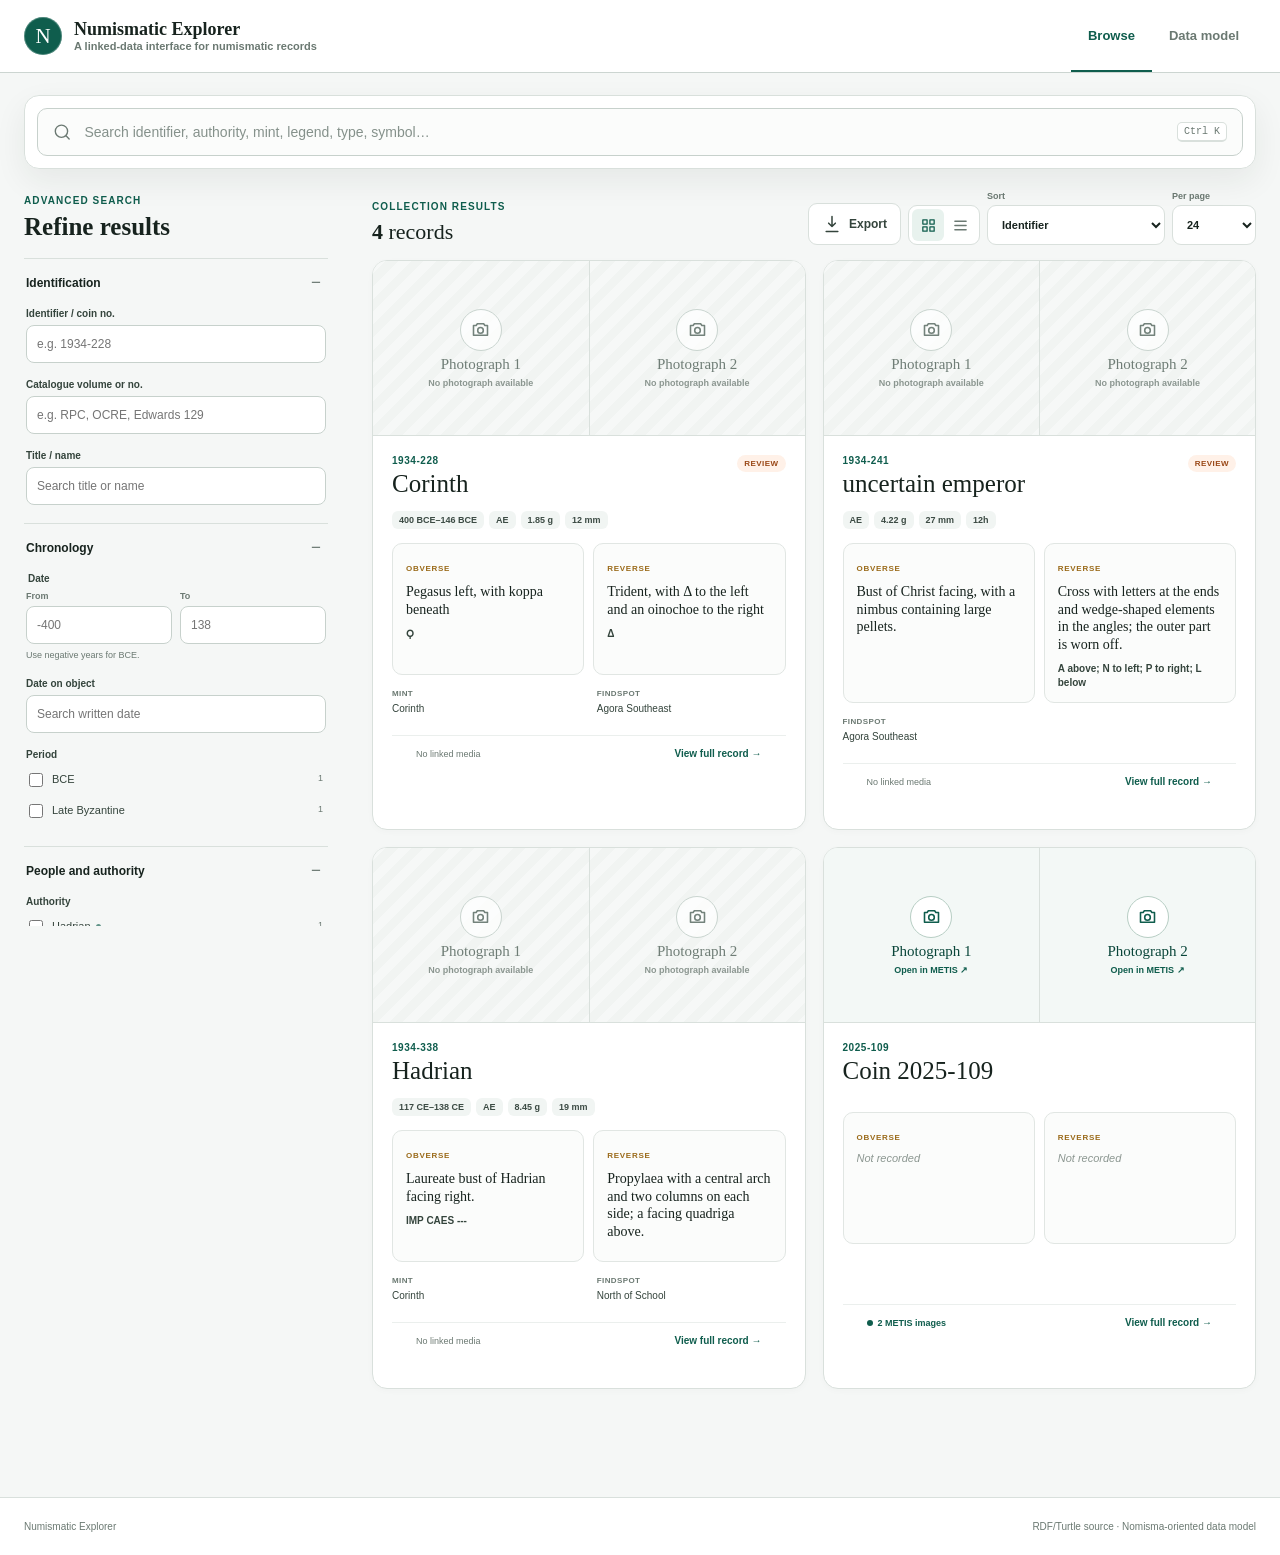
==== commit 91623f3d: "2.2" ====
--- a/index.html
+++ b/index.html
@@ -5,7 +5,7 @@
   <meta name="viewport" content="width=device-width, initial-scale=1">
   <meta name="description" content="A linked-data interface for numismatic records.">
   <title>Numismatic Explorer</title>
-  <link rel="stylesheet" href="assets/styles.css">
+  <link rel="stylesheet" href="assets/styles.css?v=2.2">
 </head>
 <body>
   <header class="site-header">
@@ -22,17 +22,6 @@
   </header>
 
   <main>
-    <section class="intro-band">
-      <div>
-        <p class="eyebrow">Ontology-first collection interface</p>
-        <h1>Explore numismatic records through linked data.</h1>
-        <p id="site-description">Browse physical coins described with the Nomisma ontology and connected archival evidence.</p>
-      </div>
-      <a id="ontology-link" class="ontology-link" href="https://www.nomisma.org/ontology" target="_blank" rel="noreferrer">
-        <span>Data model</span><strong>Nomisma ontology</strong><span aria-hidden="true">↗</span>
-      </a>
-    </section>
-
     <section class="search-toolbar" aria-label="Search and result controls">
       <label class="search-box">
         <svg aria-hidden="true" viewBox="0 0 24 24"><path d="m21 21-4.35-4.35m2.35-5.65a8 8 0 1 1-16 0 8 8 0 0 1 16 0Z"/></svg>
@@ -110,7 +99,7 @@
 
   <div id="filter-backdrop" class="filter-backdrop"></div>
   <footer><span id="footer-title">Numismatic Explorer</span><span>RDF/Turtle source · Nomisma-oriented data model</span></footer>
-  <script src="assets/common.js"></script>
-  <script src="assets/app.js"></script>
+  <script src="assets/common.js?v=2.2"></script>
+  <script src="assets/app.js?v=2.2"></script>
 </body>
 </html>
--- a/assets/styles.css
+++ b/assets/styles.css
@@ -45,18 +45,10 @@
 .site-header nav a.active { color: var(--accent); border-color: var(--accent); }
 
 main { width: min(100% - 48px, 1580px); margin: 0 auto; }
-.intro-band { display: flex; align-items: end; justify-content: space-between; gap: 44px; padding: 44px 0 30px; }
-.intro-band > div { max-width: 920px; }
 .eyebrow { margin: 0 0 7px; color: var(--accent); font-size: 10px; font-weight: 850; letter-spacing: .11em; text-transform: uppercase; }
-.intro-band h1, .prose-page h1 { max-width: 840px; margin: 0; font-family: var(--serif); font-size: clamp(34px, 4.2vw, 59px); font-weight: 500; letter-spacing: -.025em; line-height: 1.05; }
-.intro-band p:not(.eyebrow) { max-width: 790px; margin: 14px 0 0; color: var(--muted); font-size: 15px; line-height: 1.65; }
-.ontology-link { display: grid; grid-template-columns: 1fr auto; min-width: 230px; padding: 15px 17px; border: 1px solid var(--line); border-radius: 12px; color: var(--ink); background: var(--surface); text-decoration: none; box-shadow: 0 4px 18px rgba(24,43,34,.035); }
-.ontology-link span:first-child { grid-column: 1 / -1; margin-bottom: 3px; color: var(--muted); font-size: 10px; font-weight: 700; text-transform: uppercase; letter-spacing: .08em; }
-.ontology-link strong { color: var(--accent); font-family: var(--serif); font-size: 17px; }
-.ontology-link span:last-child { align-self: center; color: var(--accent); }
-.ontology-link:hover { border-color: #aebfb7; box-shadow: var(--shadow); transform: translateY(-1px); }
-
-.search-toolbar { position: sticky; top: 72px; z-index: 45; display: flex; gap: 10px; padding: 12px; border: 1px solid var(--line); border-radius: var(--radius); background: rgba(255,255,255,.96); box-shadow: var(--shadow); backdrop-filter: blur(12px); }
+.prose-page h1 { max-width: 840px; margin: 0; font-family: var(--serif); font-size: clamp(34px, 4.2vw, 59px); font-weight: 500; letter-spacing: -.025em; line-height: 1.05; }
+
+.search-toolbar { position: sticky; margin-top: 22px; top: 72px; z-index: 45; display: flex; gap: 10px; padding: 12px; border: 1px solid var(--line); border-radius: var(--radius); background: rgba(255,255,255,.96); box-shadow: var(--shadow); backdrop-filter: blur(12px); }
 .search-box { display: flex; flex: 1; align-items: center; gap: 11px; min-width: 0; padding: 0 15px; border: 1px solid var(--line-strong); border-radius: 10px; color: var(--muted); background: #fbfcfb; }
 .search-box:focus-within { border-color: var(--accent); box-shadow: 0 0 0 3px rgba(15,93,77,.1); background: white; }
 .search-box input { width: 100%; min-width: 0; height: 46px; border: 0; outline: 0; color: var(--ink); background: transparent; font-size: 14px; }
@@ -168,17 +160,29 @@
 .media-count { display: inline-flex; align-items: center; gap: 5px; color: var(--accent); font-size: 9px; font-weight: 720; }
 .media-count::before { content: ""; width: 6px; height: 6px; border-radius: 50%; background: var(--accent); }
 .muted-label { color: var(--muted); font-size: 9px; }
-.coin-photo-strip { display: grid; grid-template-columns: 1fr 1fr; height: 174px; border-bottom: 1px solid var(--line); background: #edf1ef; }
-.coin-photo-strip a { position: relative; display: block; overflow: hidden; }
-.coin-photo-strip a + a { border-left: 1px solid var(--line); }
-.coin-photo-strip img { width: 100%; height: 100%; object-fit: contain; background: #eef2f0; transition: transform .2s ease; }
-.coin-photo-strip a:hover img { transform: scale(1.025); }
-.coin-photo-strip span { position: absolute; right: 7px; bottom: 7px; padding: 3px 6px; border-radius: 5px; color: white; background: rgba(16,31,24,.72); font-size: 8px; }
+.coin-photo-grid { display: grid; grid-template-columns: 1fr 1fr; min-height: 174px; border-bottom: 1px solid var(--line); background: #eef2f0; }
+.coin-photo-slot { position: relative; display: flex; min-width: 0; min-height: 174px; flex-direction: column; align-items: center; justify-content: center; gap: 5px; overflow: hidden; color: var(--ink-soft); background: #f2f5f3; text-align: center; text-decoration: none; }
+.coin-photo-slot + .coin-photo-slot { border-left: 1px solid var(--line); }
+.coin-photo-slot img { width: 100%; height: 174px; object-fit: contain; background: #eef2f0; transition: transform .2s ease; }
+.coin-photo-slot.has-image:hover img { transform: scale(1.025); }
+.photo-slot-label { position: absolute; right: 8px; bottom: 8px; padding: 4px 7px; border-radius: 6px; color: white; background: rgba(16,31,24,.76); font-size: 8px; font-weight: 750; }
+.photo-placeholder-icon { display: grid; place-items: center; width: 42px; height: 42px; border: 1px solid #cad5d0; border-radius: 50%; color: #73827b; background: rgba(255,255,255,.72); }
+.photo-placeholder-icon svg { width: 21px; height: 21px; }
+.coin-photo-slot strong { font-family: var(--serif); font-size: 15px; font-weight: 540; }
+.coin-photo-slot small { color: var(--muted); font-size: 9px; font-weight: 650; }
+.coin-photo-slot.metis-photo { color: var(--accent-dark); background: var(--accent-pale); }
+.coin-photo-slot.metis-photo .photo-placeholder-icon { border-color: #b7cec4; color: var(--accent); background: white; }
+.coin-photo-slot.metis-photo small { color: var(--accent); }
+.coin-photo-slot.metis-photo:hover { background: var(--accent-soft); }
+.coin-photo-slot.empty-photo { background: repeating-linear-gradient(135deg, #f6f8f7, #f6f8f7 9px, #f1f4f2 9px, #f1f4f2 18px); }
+.coin-photo-slot.empty-photo strong { color: #6f7d76; }
+.coin-photo-slot.empty-photo small { color: #8b9690; }
 
 .record-grid.list-view { grid-template-columns: 1fr; }
-.list-view .record-card { display: grid; grid-template-columns: minmax(0, 245px) minmax(0,1fr); }
-.list-view .record-card:not(:has(.coin-photo-strip)) { grid-template-columns: 1fr; }
-.list-view .coin-photo-strip { height: auto; min-height: 250px; border-right: 1px solid var(--line); border-bottom: 0; }
+.list-view .record-card { display: grid; grid-template-columns: minmax(0, 265px) minmax(0,1fr); }
+.list-view .coin-photo-grid { min-height: 250px; border-right: 1px solid var(--line); border-bottom: 0; }
+.list-view .coin-photo-slot { min-height: 250px; }
+.list-view .coin-photo-slot img { height: 250px; }
 .list-view .record-card-body { grid-template-columns: minmax(210px,.72fr) minmax(320px,1.28fr); align-content: start; padding: 23px; }
 .list-view .record-card-header, .list-view .record-meta, .list-view .record-context, .list-view .record-card-footer { grid-column: 1; }
 .list-view .faces-grid { grid-column: 2; grid-row: 1 / span 4; }
@@ -266,8 +270,6 @@
 
 @media (max-width: 860px) {
   .header-inner, main { width: min(100% - 28px, 1580px); }
-  .intro-band { align-items: start; padding-top: 32px; }
-  .ontology-link { display: none; }
   .search-toolbar { top: 72px; }
   .filters-button { display: inline-flex; }
   .browse-layout { display: block; padding-top: 15px; }
@@ -288,9 +290,7 @@
 @media (max-width: 620px) {
   .site-header nav a { padding: 0 10px; font-size: 11px; }
   .brand small { display: none; }
-  .intro-band { padding: 27px 0 20px; }
-  .intro-band h1, .prose-page h1 { font-size: 37px; }
-  .intro-band p:not(.eyebrow) { font-size: 13px; }
+  .prose-page h1 { font-size: 37px; }
   .search-toolbar { top: 72px; padding: 8px; }
   .search-box { padding: 0 10px; }
   .search-box input { height: 43px; font-size: 12px; }
@@ -306,7 +306,9 @@
   .face-summary { min-height: auto; }
   .record-context { grid-template-columns: 1fr; }
   .record-grid.list-view .record-card { display: block; }
-  .list-view .coin-photo-strip { min-height: 180px; border-right: 0; border-bottom: 1px solid var(--line); }
+  .list-view .coin-photo-grid { min-height: 180px; border-right: 0; border-bottom: 1px solid var(--line); }
+  .list-view .coin-photo-slot { min-height: 180px; }
+  .list-view .coin-photo-slot img { height: 180px; }
   .record-hero { display: block; }
   .hero-actions { justify-content: start; margin-top: 19px; }
   .section-heading { display: block; }
@@ -320,7 +322,6 @@
 @media (max-width: 420px) {
   .site-header nav a:last-child { display: none; }
   .brand strong { font-size: 16px; }
-  .intro-band h1 { font-size: 33px; }
   .results-controls .control-button { font-size: 0; }
   .results-controls .control-button svg { margin: 0; }
   .view-toggle { display: none; }
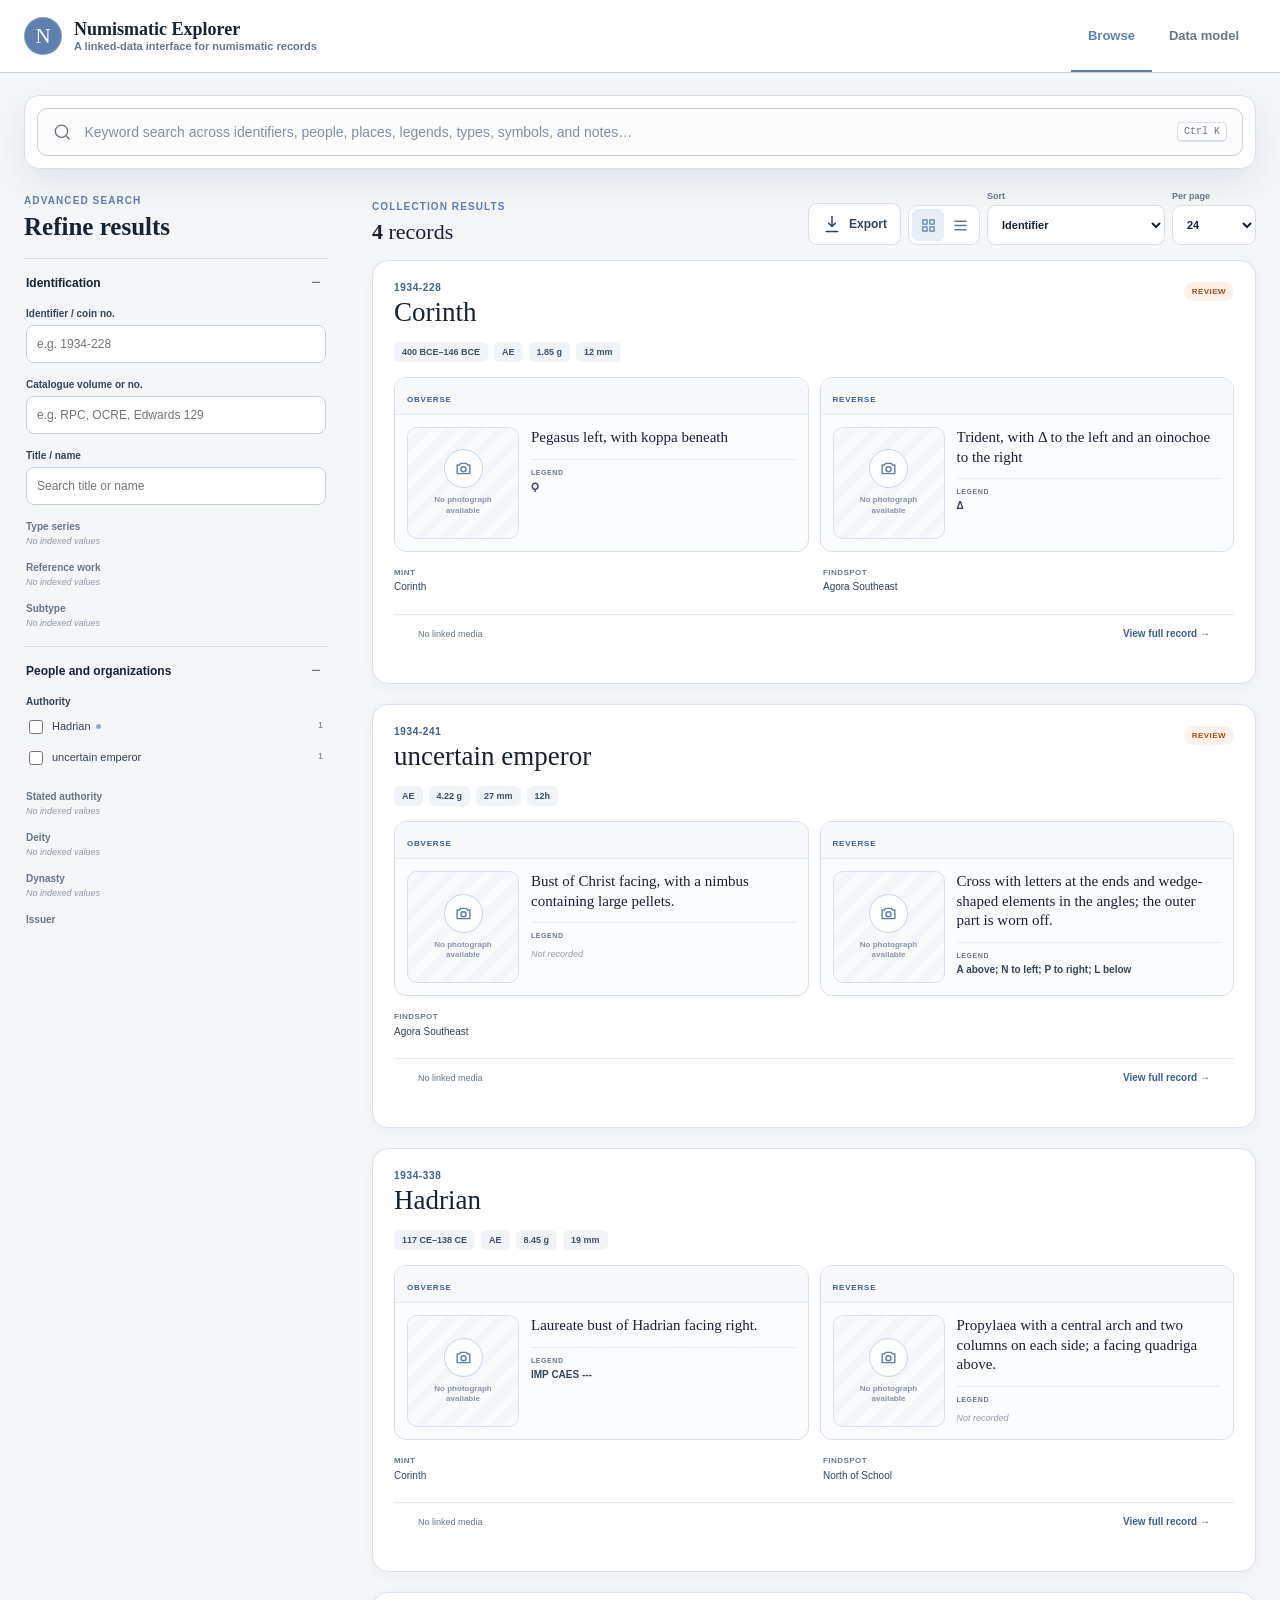
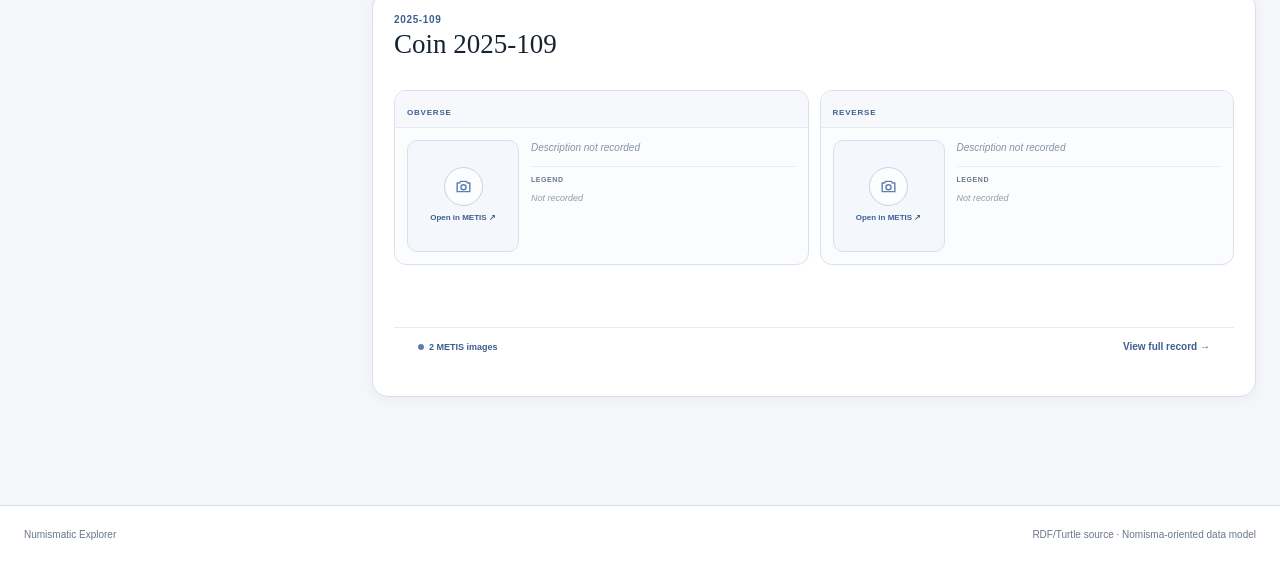
==== commit 79a50d05: "2.4" ====
--- a/index.html
+++ b/index.html
@@ -5,7 +5,7 @@
   <meta name="viewport" content="width=device-width, initial-scale=1">
   <meta name="description" content="A linked-data interface for numismatic records.">
   <title>Numismatic Explorer</title>
-  <link rel="stylesheet" href="assets/styles.css?v=2.2">
+  <link rel="stylesheet" href="assets/styles.css?v=2.4">
 </head>
 <body>
   <header class="site-header">
@@ -26,7 +26,7 @@
       <label class="search-box">
         <svg aria-hidden="true" viewBox="0 0 24 24"><path d="m21 21-4.35-4.35m2.35-5.65a8 8 0 1 1-16 0 8 8 0 0 1 16 0Z"/></svg>
         <span class="sr-only">Search all indexed fields</span>
-        <input id="search-input" type="search" placeholder="Search identifier, authority, mint, legend, type, symbol…" autocomplete="off">
+        <input id="search-input" type="search" placeholder="Keyword search across identifiers, people, places, legends, types, symbols, and notes…" autocomplete="off">
         <kbd>Ctrl K</kbd>
       </label>
       <button id="mobile-filter-button" class="control-button filters-button" type="button">
@@ -99,7 +99,7 @@
 
   <div id="filter-backdrop" class="filter-backdrop"></div>
   <footer><span id="footer-title">Numismatic Explorer</span><span>RDF/Turtle source · Nomisma-oriented data model</span></footer>
-  <script src="assets/common.js?v=2.2"></script>
-  <script src="assets/app.js?v=2.2"></script>
+  <script src="assets/common.js?v=2.4"></script>
+  <script src="assets/app.js?v=2.4"></script>
 </body>
 </html>
--- a/assets/styles.css
+++ b/assets/styles.css
@@ -1,20 +1,20 @@
 :root {
-  --ink: #17231e;
-  --ink-soft: #34443c;
-  --muted: #6b7972;
-  --accent: #0f5d4d;
-  --accent-dark: #0a463a;
-  --accent-soft: #e8f2ee;
-  --accent-pale: #f3f8f6;
-  --gold: #9a6a19;
-  --gold-soft: #f8f1e3;
-  --warning: #9a4817;
+  --ink: #172233;
+  --ink-soft: #34445a;
+  --muted: #6a7789;
+  --accent: #5f7faf;
+  --accent-dark: #3e5f91;
+  --accent-soft: #e8eef7;
+  --accent-pale: #f4f7fb;
+  --gold: #8b6b32;
+  --gold-soft: #f7f2e8;
+  --warning: #a34f1d;
   --warning-soft: #fff1e8;
   --surface: #ffffff;
-  --canvas: #f5f7f6;
-  --line: #d9e0dc;
-  --line-strong: #c7d1cc;
-  --shadow: 0 12px 32px rgba(24, 43, 34, .07);
+  --canvas: #f4f6f9;
+  --line: #d8e0ea;
+  --line-strong: #c6d1df;
+  --shadow: 0 14px 34px rgba(35, 55, 82, .09);
   --radius: 15px;
   --radius-small: 10px;
   --sans: Inter, ui-sans-serif, -apple-system, BlinkMacSystemFont, "Segoe UI", sans-serif;
@@ -30,9 +30,9 @@
 svg { width: 20px; height: 20px; fill: none; stroke: currentColor; stroke-width: 1.8; stroke-linecap: round; stroke-linejoin: round; }
 .sr-only { position: absolute; width: 1px; height: 1px; padding: 0; margin: -1px; overflow: hidden; clip: rect(0,0,0,0); white-space: nowrap; border: 0; }
 .mobile-only { display: none !important; }
-.not-recorded { color: #8a9690; font-style: italic; }
-
-.site-header { position: sticky; top: 0; z-index: 60; border-bottom: 1px solid rgba(199, 209, 204, .9); background: rgba(255,255,255,.94); backdrop-filter: blur(14px); }
+.not-recorded { color: #8793a3; font-style: italic; }
+
+.site-header { position: sticky; top: 0; z-index: 60; border-bottom: 1px solid rgba(198, 209, 223, .92); background: rgba(255,255,255,.94); backdrop-filter: blur(14px); }
 .header-inner { display: flex; align-items: center; justify-content: space-between; width: min(100% - 48px, 1580px); min-height: 72px; margin: 0 auto; }
 .brand { display: inline-flex; align-items: center; gap: 12px; color: var(--ink); text-decoration: none; }
 .brand-mark { display: grid; place-items: center; width: 38px; height: 38px; border-radius: 50%; color: white; background: var(--accent); box-shadow: inset 0 0 0 1px rgba(255,255,255,.25); font-family: var(--serif); font-size: 21px; }
@@ -50,13 +50,13 @@
 
 .search-toolbar { position: sticky; margin-top: 22px; top: 72px; z-index: 45; display: flex; gap: 10px; padding: 12px; border: 1px solid var(--line); border-radius: var(--radius); background: rgba(255,255,255,.96); box-shadow: var(--shadow); backdrop-filter: blur(12px); }
 .search-box { display: flex; flex: 1; align-items: center; gap: 11px; min-width: 0; padding: 0 15px; border: 1px solid var(--line-strong); border-radius: 10px; color: var(--muted); background: #fbfcfb; }
-.search-box:focus-within { border-color: var(--accent); box-shadow: 0 0 0 3px rgba(15,93,77,.1); background: white; }
+.search-box:focus-within { border-color: var(--accent); box-shadow: 0 0 0 3px rgba(95,127,175,.14); background: white; }
 .search-box input { width: 100%; min-width: 0; height: 46px; border: 0; outline: 0; color: var(--ink); background: transparent; font-size: 14px; }
-.search-box input::placeholder { color: #85918b; }
+.search-box input::placeholder { color: #8490a0; }
 .search-box kbd { padding: 3px 6px; border: 1px solid var(--line); border-bottom-width: 2px; border-radius: 5px; color: var(--muted); background: white; font-size: 10px; white-space: nowrap; }
 .control-button, .primary-button, .secondary-button { display: inline-flex; align-items: center; justify-content: center; gap: 7px; min-height: 42px; padding: 0 13px; border-radius: 9px; text-decoration: none; font-size: 12px; font-weight: 760; }
 .control-button, .secondary-button { border: 1px solid var(--line); color: var(--ink-soft); background: white; }
-.control-button:hover, .secondary-button:hover { border-color: #afbeb7; color: var(--accent); }
+.control-button:hover, .secondary-button:hover { border-color: #aebed2; color: var(--accent); }
 .primary-button { border: 1px solid var(--accent); color: white; background: var(--accent); }
 .primary-button:hover { background: var(--accent-dark); }
 .filters-button { display: none; }
@@ -65,13 +65,13 @@
 .active-filters { display: flex; align-items: center; flex-wrap: wrap; gap: 6px; min-height: 18px; margin: 13px 0 5px; }
 .active-filters:empty { display: none; }
 .active-label { margin-right: 4px; color: var(--muted); font-size: 10px; font-weight: 800; letter-spacing: .06em; text-transform: uppercase; }
-.active-filters button { display: inline-flex; align-items: center; gap: 6px; min-height: 30px; padding: 4px 9px; border: 1px solid #bfd2c9; border-radius: 18px; color: var(--accent-dark); background: var(--accent-soft); font-size: 11px; font-weight: 700; }
+.active-filters button { display: inline-flex; align-items: center; gap: 6px; min-height: 30px; padding: 4px 9px; border: 1px solid #bfd0e5; border-radius: 18px; color: var(--accent-dark); background: var(--accent-soft); font-size: 11px; font-weight: 700; }
 .active-filters button:hover { border-color: var(--accent); }
 .active-filters button span { font-size: 15px; line-height: 1; }
 .active-filters .clear-chip { border-color: transparent; color: var(--muted); background: transparent; }
 
 .browse-layout { display: grid; grid-template-columns: 318px minmax(0,1fr); gap: 30px; align-items: start; padding: 19px 0 78px; }
-.filter-panel { position: sticky; top: 144px; max-height: calc(100vh - 162px); overflow: auto; padding: 0 14px 16px 0; scrollbar-width: thin; scrollbar-color: #c1ccc6 transparent; }
+.filter-panel { position: sticky; top: 144px; max-height: calc(100vh - 162px); overflow: auto; padding: 0 14px 16px 0; scrollbar-width: thin; scrollbar-color: #bdc8d7 transparent; }
 .filter-panel-heading { display: flex; align-items: center; justify-content: space-between; padding: 7px 0 17px; border-bottom: 1px solid var(--line); }
 .filter-panel-heading h2 { margin: 0; font-family: var(--serif); font-size: 25px; font-weight: 550; }
 #close-filters { display: none; }
@@ -89,7 +89,7 @@
 .field-control { display: grid; gap: 6px; }
 .field-control > span, .range-control legend { color: var(--ink-soft); font-size: 10px; font-weight: 760; }
 .field-control input, .range-grid input, .facet-search input { width: 100%; height: 38px; padding: 0 10px; border: 1px solid var(--line-strong); border-radius: 8px; outline: none; color: var(--ink); background: white; font-size: 12px; }
-.field-control input:focus, .range-grid input:focus, .facet-search input:focus { border-color: var(--accent); box-shadow: 0 0 0 3px rgba(15,93,77,.08); }
+.field-control input:focus, .range-grid input:focus, .facet-search input:focus { border-color: var(--accent); box-shadow: 0 0 0 3px rgba(95,127,175,.12); }
 .range-control { min-width: 0; margin: 0; padding: 0; border: 0; }
 .range-control legend { margin-bottom: 7px; }
 .range-control legend span { color: var(--muted); font-weight: 550; }
@@ -131,62 +131,56 @@
 .select-control select { min-width: 178px; height: 40px; padding: 0 31px 0 10px; border: 1px solid var(--line); border-radius: 9px; color: var(--ink); background: white; font-size: 11px; font-weight: 650; }
 .select-control.compact select { min-width: 84px; }
 
-.record-grid { display: grid; grid-template-columns: repeat(auto-fill, minmax(min(430px, 100%), 1fr)); gap: 17px; }
-.record-card { min-width: 0; overflow: hidden; border: 1px solid var(--line); border-radius: var(--radius); background: var(--surface); box-shadow: 0 2px 7px rgba(24,43,34,.025); transition: border-color .16s ease, box-shadow .16s ease, transform .16s ease; }
-.record-card:hover { border-color: #b7c6bf; box-shadow: var(--shadow); transform: translateY(-2px); }
-.record-card-body { display: grid; gap: 14px; padding: 19px; }
-.record-card-header { display: flex; align-items: start; justify-content: space-between; gap: 14px; }
+.record-grid { display: grid; grid-template-columns: repeat(auto-fill, minmax(min(520px, 100%), 1fr)); gap: 20px; }
+.record-card { min-width: 0; overflow: hidden; border: 1px solid var(--line); border-radius: 16px; background: var(--surface); box-shadow: 0 3px 12px rgba(35,55,82,.045); transition: border-color .16s ease, box-shadow .16s ease, transform .16s ease; }
+.record-card:hover { border-color: #b4c3d7; box-shadow: var(--shadow); transform: translateY(-2px); }
+.record-card-body { display: grid; gap: 15px; padding: 21px; }
+.record-card-header { display: flex; align-items: start; justify-content: space-between; gap: 16px; }
 .record-card-header > div { min-width: 0; }
-.record-id { margin: 0 0 4px; color: var(--accent); font-size: 10px; font-weight: 850; letter-spacing: .055em; text-transform: uppercase; }
-.record-card h3 { margin: 0; font-family: var(--serif); font-size: 25px; font-weight: 520; line-height: 1.08; }
+.record-id { margin: 0 0 5px; color: var(--accent-dark); font-size: 10px; font-weight: 850; letter-spacing: .065em; text-transform: uppercase; }
+.record-card h3 { margin: 0; font-family: var(--serif); font-size: 27px; font-weight: 520; line-height: 1.08; }
 .record-card h3 a { text-decoration: none; }
-.record-card h3 a:hover { color: var(--accent); }
-.review-badge { flex: none; padding: 4px 7px; border-radius: 10px; color: var(--warning); background: var(--warning-soft); font-size: 8px; font-weight: 850; letter-spacing: .055em; text-transform: uppercase; }
+.record-card h3 a:hover { color: var(--accent-dark); }
+.review-badge { flex: none; padding: 5px 8px; border-radius: 10px; color: var(--warning); background: var(--warning-soft); font-size: 8px; font-weight: 850; letter-spacing: .055em; text-transform: uppercase; }
 .review-badge.large { padding: 7px 10px; font-size: 10px; }
-.record-meta { display: flex; flex-wrap: wrap; gap: 5px; }
-.record-meta span { padding: 4px 7px; border-radius: 6px; color: #3c4b44; background: #f1f5f3; font-size: 9px; font-weight: 700; }
-.faces-grid { display: grid; grid-template-columns: 1fr 1fr; gap: 9px; }
-.face-summary { min-width: 0; min-height: 132px; padding: 13px; border: 1px solid #e1e6e3; border-radius: 10px; background: #fbfcfb; }
-.face-summary > span { color: var(--gold); font-size: 8px; font-weight: 850; letter-spacing: .09em; text-transform: uppercase; }
-.face-summary p { display: -webkit-box; margin: 8px 0 0; overflow: hidden; font-family: var(--serif); font-size: 14px; line-height: 1.25; -webkit-line-clamp: 4; -webkit-box-orient: vertical; }
-.face-summary small { display: -webkit-box; margin-top: 9px; overflow: hidden; color: var(--ink-soft); font-size: 10px; font-weight: 650; line-height: 1.35; -webkit-line-clamp: 2; -webkit-box-orient: vertical; }
-.face-summary.empty p { color: #8b9690; font-family: var(--sans); font-size: 11px; font-style: italic; }
-.record-context { display: grid; grid-template-columns: repeat(2, minmax(0,1fr)); gap: 8px 16px; min-height: 32px; }
-.record-context span { min-width: 0; color: var(--ink-soft); font-size: 10px; line-height: 1.35; }
-.record-context small { display: block; margin-bottom: 2px; color: var(--muted); font-size: 8px; font-weight: 800; letter-spacing: .05em; text-transform: uppercase; }
-.record-card-footer { display: flex; align-items: center; justify-content: space-between; gap: 15px; padding-top: 12px; border-top: 1px solid #ebefed; }
-.record-link { color: var(--accent); text-decoration: none; font-size: 10px; font-weight: 820; white-space: nowrap; }
+.record-meta { display: flex; flex-wrap: wrap; gap: 6px; }
+.record-meta span { padding: 5px 8px; border-radius: 6px; color: #40516a; background: #f0f3f8; font-size: 9px; font-weight: 720; }
+.coin-sides-grid { display: grid; grid-template-columns: 1fr 1fr; gap: 11px; }
+.coin-side-panel { min-width: 0; overflow: hidden; border: 1px solid var(--line); border-radius: 12px; background: #fbfcfe; }
+.coin-side-panel > header { padding: 10px 12px 8px; border-bottom: 1px solid #e6ebf2; background: #f6f8fb; }
+.coin-side-panel > header span { color: var(--accent-dark); font-size: 8px; font-weight: 880; letter-spacing: .1em; text-transform: uppercase; }
+.coin-side-content { display: grid; grid-template-columns: 112px minmax(0,1fr); gap: 12px; align-items: stretch; padding: 12px; }
+.face-media { position: relative; display: flex; min-width: 0; min-height: 112px; align-items: center; justify-content: center; flex-direction: column; gap: 7px; overflow: hidden; border: 1px solid #d7e0ec; border-radius: 10px; color: var(--accent-dark); background: #f2f5f9; text-align: center; text-decoration: none; }
+.face-media img { width: 100%; height: 112px; object-fit: contain; background: #edf2f7; transition: transform .2s ease; }
+.face-media.has-image:hover img { transform: scale(1.03); }
+.face-media.metis-photo { background: var(--accent-pale); }
+.face-media.metis-photo:hover { border-color: var(--accent); background: var(--accent-soft); }
+.face-media.empty-photo { color: #8995a5; background: repeating-linear-gradient(135deg, #f8fafc, #f8fafc 9px, #f3f6fa 9px, #f3f6fa 18px); }
+.face-media small { max-width: 92px; color: inherit; font-size: 8px; font-weight: 720; line-height: 1.35; }
+.photo-placeholder-icon { display: grid; place-items: center; width: 39px; height: 39px; border: 1px solid #c8d4e3; border-radius: 50%; color: var(--accent); background: rgba(255,255,255,.76); }
+.photo-placeholder-icon svg { width: 19px; height: 19px; }
+.coin-side-copy { min-width: 0; }
+.coin-side-copy > p { display: -webkit-box; margin: 1px 0 11px; overflow: hidden; font-family: var(--serif); font-size: 15px; line-height: 1.3; -webkit-line-clamp: 5; -webkit-box-orient: vertical; }
+.coin-side-copy > p.not-recorded { color: #8793a3; font-family: var(--sans); font-size: 10px; line-height: 1.45; }
+.side-legend { padding-top: 9px; border-top: 1px solid #e7ecf2; }
+.side-legend small { display: block; margin-bottom: 4px; color: var(--muted); font-size: 7px; font-weight: 850; letter-spacing: .08em; text-transform: uppercase; }
+.side-legend strong { display: -webkit-box; overflow: hidden; color: var(--ink-soft); font-size: 10px; font-weight: 700; line-height: 1.35; -webkit-line-clamp: 2; -webkit-box-orient: vertical; }
+.side-legend.empty span { color: #929daa; font-size: 9px; font-style: italic; }
+.record-context { display: grid; grid-template-columns: repeat(2, minmax(0,1fr)); gap: 8px 18px; min-height: 32px; }
+.record-context span { min-width: 0; color: var(--ink-soft); font-size: 10px; line-height: 1.4; }
+.record-context small { display: block; margin-bottom: 2px; color: var(--muted); font-size: 8px; font-weight: 820; letter-spacing: .055em; text-transform: uppercase; }
+.record-card-footer { display: flex; align-items: center; justify-content: space-between; gap: 15px; padding-top: 13px; border-top: 1px solid #e7ecf2; }
+.record-link { color: var(--accent-dark); text-decoration: none; font-size: 10px; font-weight: 830; white-space: nowrap; }
 .record-link:hover { text-decoration: underline; }
-.media-count { display: inline-flex; align-items: center; gap: 5px; color: var(--accent); font-size: 9px; font-weight: 720; }
+.media-count { display: inline-flex; align-items: center; gap: 5px; color: var(--accent-dark); font-size: 9px; font-weight: 730; }
 .media-count::before { content: ""; width: 6px; height: 6px; border-radius: 50%; background: var(--accent); }
 .muted-label { color: var(--muted); font-size: 9px; }
-.coin-photo-grid { display: grid; grid-template-columns: 1fr 1fr; min-height: 174px; border-bottom: 1px solid var(--line); background: #eef2f0; }
-.coin-photo-slot { position: relative; display: flex; min-width: 0; min-height: 174px; flex-direction: column; align-items: center; justify-content: center; gap: 5px; overflow: hidden; color: var(--ink-soft); background: #f2f5f3; text-align: center; text-decoration: none; }
-.coin-photo-slot + .coin-photo-slot { border-left: 1px solid var(--line); }
-.coin-photo-slot img { width: 100%; height: 174px; object-fit: contain; background: #eef2f0; transition: transform .2s ease; }
-.coin-photo-slot.has-image:hover img { transform: scale(1.025); }
-.photo-slot-label { position: absolute; right: 8px; bottom: 8px; padding: 4px 7px; border-radius: 6px; color: white; background: rgba(16,31,24,.76); font-size: 8px; font-weight: 750; }
-.photo-placeholder-icon { display: grid; place-items: center; width: 42px; height: 42px; border: 1px solid #cad5d0; border-radius: 50%; color: #73827b; background: rgba(255,255,255,.72); }
-.photo-placeholder-icon svg { width: 21px; height: 21px; }
-.coin-photo-slot strong { font-family: var(--serif); font-size: 15px; font-weight: 540; }
-.coin-photo-slot small { color: var(--muted); font-size: 9px; font-weight: 650; }
-.coin-photo-slot.metis-photo { color: var(--accent-dark); background: var(--accent-pale); }
-.coin-photo-slot.metis-photo .photo-placeholder-icon { border-color: #b7cec4; color: var(--accent); background: white; }
-.coin-photo-slot.metis-photo small { color: var(--accent); }
-.coin-photo-slot.metis-photo:hover { background: var(--accent-soft); }
-.coin-photo-slot.empty-photo { background: repeating-linear-gradient(135deg, #f6f8f7, #f6f8f7 9px, #f1f4f2 9px, #f1f4f2 18px); }
-.coin-photo-slot.empty-photo strong { color: #6f7d76; }
-.coin-photo-slot.empty-photo small { color: #8b9690; }
-
 .record-grid.list-view { grid-template-columns: 1fr; }
-.list-view .record-card { display: grid; grid-template-columns: minmax(0, 265px) minmax(0,1fr); }
-.list-view .coin-photo-grid { min-height: 250px; border-right: 1px solid var(--line); border-bottom: 0; }
-.list-view .coin-photo-slot { min-height: 250px; }
-.list-view .coin-photo-slot img { height: 250px; }
-.list-view .record-card-body { grid-template-columns: minmax(210px,.72fr) minmax(320px,1.28fr); align-content: start; padding: 23px; }
+.list-view .record-card-body { grid-template-columns: minmax(220px,.56fr) minmax(0,1.44fr); align-content: start; padding: 24px; }
 .list-view .record-card-header, .list-view .record-meta, .list-view .record-context, .list-view .record-card-footer { grid-column: 1; }
-.list-view .faces-grid { grid-column: 2; grid-row: 1 / span 4; }
-.list-view .face-summary { min-height: 165px; }
+.list-view .coin-sides-grid { grid-column: 2; grid-row: 1 / span 4; }
+.list-view .coin-side-content { grid-template-columns: 145px minmax(0,1fr); }
+.list-view .face-media, .list-view .face-media img { min-height: 145px; height: 145px; }
 
 .pagination { display: flex; align-items: center; justify-content: center; gap: 5px; margin: 30px 0 0; }
 .pagination button { min-width: 36px; min-height: 36px; padding: 0 10px; border: 1px solid var(--line); border-radius: 8px; color: var(--ink); background: white; font-size: 10px; font-weight: 700; }
@@ -194,7 +188,7 @@
 .pagination button[aria-current="page"] { color: white; border-color: var(--accent); background: var(--accent); }
 .pagination button:disabled { opacity: .38; cursor: default; }
 .pagination > span { color: var(--muted); }
-.empty-state { grid-column: 1 / -1; padding: 66px 25px; border: 1px dashed #bdc9c3; border-radius: var(--radius); color: var(--muted); background: white; text-align: center; }
+.empty-state { grid-column: 1 / -1; padding: 66px 25px; border: 1px dashed #bac7d7; border-radius: var(--radius); color: var(--muted); background: white; text-align: center; }
 .empty-state h3, .empty-state h1 { margin: 0 0 8px; color: var(--ink); font-family: var(--serif); font-size: 26px; font-weight: 550; }
 .empty-state p { margin: 0 0 18px; }
 .empty-state code { display: inline-block; padding: 8px 10px; border-radius: 7px; background: var(--accent-pale); }
@@ -209,9 +203,9 @@
 .record-uri, .uri-text { color: var(--muted); overflow-wrap: anywhere; font-size: 10px; }
 .hero-actions { display: flex; flex-wrap: wrap; justify-content: end; gap: 7px; }
 .record-overview { display: grid; grid-template-columns: minmax(290px, .75fr) minmax(0, 1.25fr); gap: 20px; margin-top: 24px; }
-.detail-card { padding: clamp(20px, 3vw, 30px); border: 1px solid var(--line); border-radius: var(--radius); background: white; box-shadow: 0 3px 14px rgba(24,43,34,.025); }
+.detail-card { padding: clamp(20px, 3vw, 30px); border: 1px solid var(--line); border-radius: var(--radius); background: white; box-shadow: 0 3px 14px rgba(35,55,82,.035); }
 .fact-list { margin: 0; }
-.fact-list > div, .detail-row { display: grid; grid-template-columns: 125px minmax(0,1fr); gap: 15px; padding: 12px 0; border-bottom: 1px solid #edf0ee; }
+.fact-list > div, .detail-row { display: grid; grid-template-columns: 125px minmax(0,1fr); gap: 15px; padding: 12px 0; border-bottom: 1px solid #edf1f6; }
 .fact-list > div:last-child { border-bottom: 0; }
 dt { color: var(--muted); font-size: 10px; font-weight: 780; }
 dd { min-width: 0; margin: 0; font-size: 13px; line-height: 1.55; }
@@ -230,7 +224,7 @@
 .section-heading > p { max-width: 430px; margin: 0; color: var(--muted); font-size: 11px; line-height: 1.5; }
 .detail-photo-grid { display: grid; grid-template-columns: repeat(auto-fit, minmax(225px, 1fr)); gap: 14px; }
 .detail-photo { display: flex; flex-direction: column; min-height: 220px; border: 1px solid var(--line); border-radius: var(--radius); overflow: hidden; color: var(--ink); background: white; text-decoration: none; }
-.detail-photo img { width: 100%; height: 250px; object-fit: contain; background: #eef2f0; }
+.detail-photo img { width: 100%; height: 250px; object-fit: contain; background: #eef2f7; }
 .detail-photo strong { padding: 14px 17px 3px; font-family: var(--serif); font-size: 18px; }
 .detail-photo > span:last-child { padding: 4px 17px 15px; color: var(--accent); font-size: 10px; font-weight: 750; }
 .detail-photo.resource-only { min-height: 140px; align-items: start; justify-content: center; padding: 25px; color: var(--ink); background: var(--accent-pale); }
@@ -249,7 +243,7 @@
 .prose-page .lede { max-width: 820px; color: var(--muted); font-size: 18px; line-height: 1.65; }
 .prose-card { margin-top: 26px; padding: clamp(22px, 4vw, 36px); border: 1px solid var(--line); border-radius: var(--radius); background: white; }
 .prose-card h2 { margin-top: 0; font-family: var(--serif); font-size: 29px; font-weight: 520; }
-.prose-card p { color: #48534d; font-size: 14px; line-height: 1.7; }
+.prose-card p { color: #48586e; font-size: 14px; line-height: 1.7; }
 .prose-card code, .prose-card pre { font-size: 11px; }
 .prose-card pre { padding: 15px; border-radius: 9px; overflow-x: auto; background: var(--accent-pale); }
 .property-grid { display: grid; grid-template-columns: repeat(2, minmax(0,1fr)); gap: 11px; margin-top: 25px; }
@@ -265,7 +259,7 @@
   .filter-panel { top: 142px; }
   .record-grid { grid-template-columns: 1fr; }
   .list-view .record-card-body { grid-template-columns: 1fr; }
-  .list-view .faces-grid { grid-column: 1; grid-row: auto; }
+  .list-view .coin-sides-grid { grid-column: 1; grid-row: auto; }
 }
 
 @media (max-width: 860px) {
@@ -273,13 +267,13 @@
   .search-toolbar { top: 72px; }
   .filters-button { display: inline-flex; }
   .browse-layout { display: block; padding-top: 15px; }
-  .filter-panel { position: fixed; top: 0; left: 0; bottom: 0; z-index: 100; width: min(90vw, 390px); max-height: none; padding: 20px; overflow-y: auto; background: white; transform: translateX(-105%); transition: transform .2s ease; box-shadow: 16px 0 42px rgba(16,32,24,.2); }
+  .filter-panel { position: fixed; top: 0; left: 0; bottom: 0; z-index: 100; width: min(90vw, 390px); max-height: none; padding: 20px; overflow-y: auto; background: white; transform: translateX(-105%); transition: transform .2s ease; box-shadow: 16px 0 42px rgba(34,53,79,.22); }
   .filters-open .filter-panel { transform: translateX(0); }
   .filter-panel-heading { position: sticky; top: -20px; z-index: 2; margin: -20px -20px 0; padding: 20px 20px 14px; background: white; }
   #close-filters { display: inline-grid; width: 36px; height: 36px; border: 1px solid var(--line); border-radius: 50%; font-size: 22px; }
   .filter-actions { position: sticky; bottom: -20px; z-index: 3; margin: 0 -20px -20px; padding: 14px 20px 20px; border-top: 1px solid var(--line); background: white; }
   .mobile-only { display: inline-flex !important; }
-  .filter-backdrop { position: fixed; inset: 0; z-index: 90; background: rgba(11,25,18,.42); }
+  .filter-backdrop { position: fixed; inset: 0; z-index: 90; background: rgba(22,35,54,.46); }
   .filters-open .filter-backdrop { display: block; }
   .filters-open { overflow: hidden; }
   .results-toolbar { align-items: start; }
@@ -302,13 +296,11 @@
   .select-control.compact { display: none; }
   .record-card-body { padding: 16px; }
   .record-card h3 { font-size: 23px; }
-  .faces-grid { grid-template-columns: 1fr; }
-  .face-summary { min-height: auto; }
+  .coin-sides-grid { grid-template-columns: 1fr; }
+  .coin-side-content, .list-view .coin-side-content { grid-template-columns: 104px minmax(0,1fr); }
+  .face-media, .face-media img, .list-view .face-media, .list-view .face-media img { min-height: 104px; height: 104px; }
   .record-context { grid-template-columns: 1fr; }
   .record-grid.list-view .record-card { display: block; }
-  .list-view .coin-photo-grid { min-height: 180px; border-right: 0; border-bottom: 1px solid var(--line); }
-  .list-view .coin-photo-slot { min-height: 180px; }
-  .list-view .coin-photo-slot img { height: 180px; }
   .record-hero { display: block; }
   .hero-actions { justify-content: start; margin-top: 19px; }
   .section-heading { display: block; }
@@ -329,3 +321,6 @@
   .record-hero h1 { font-size: 43px; }
   .ontology-table th, .ontology-table td { padding: 12px; }
 }
+
+.facet-empty-block { gap: 4px; opacity: .72; }
+.facet-empty { margin: 0; color: var(--muted); font-size: 9px; font-style: italic; }
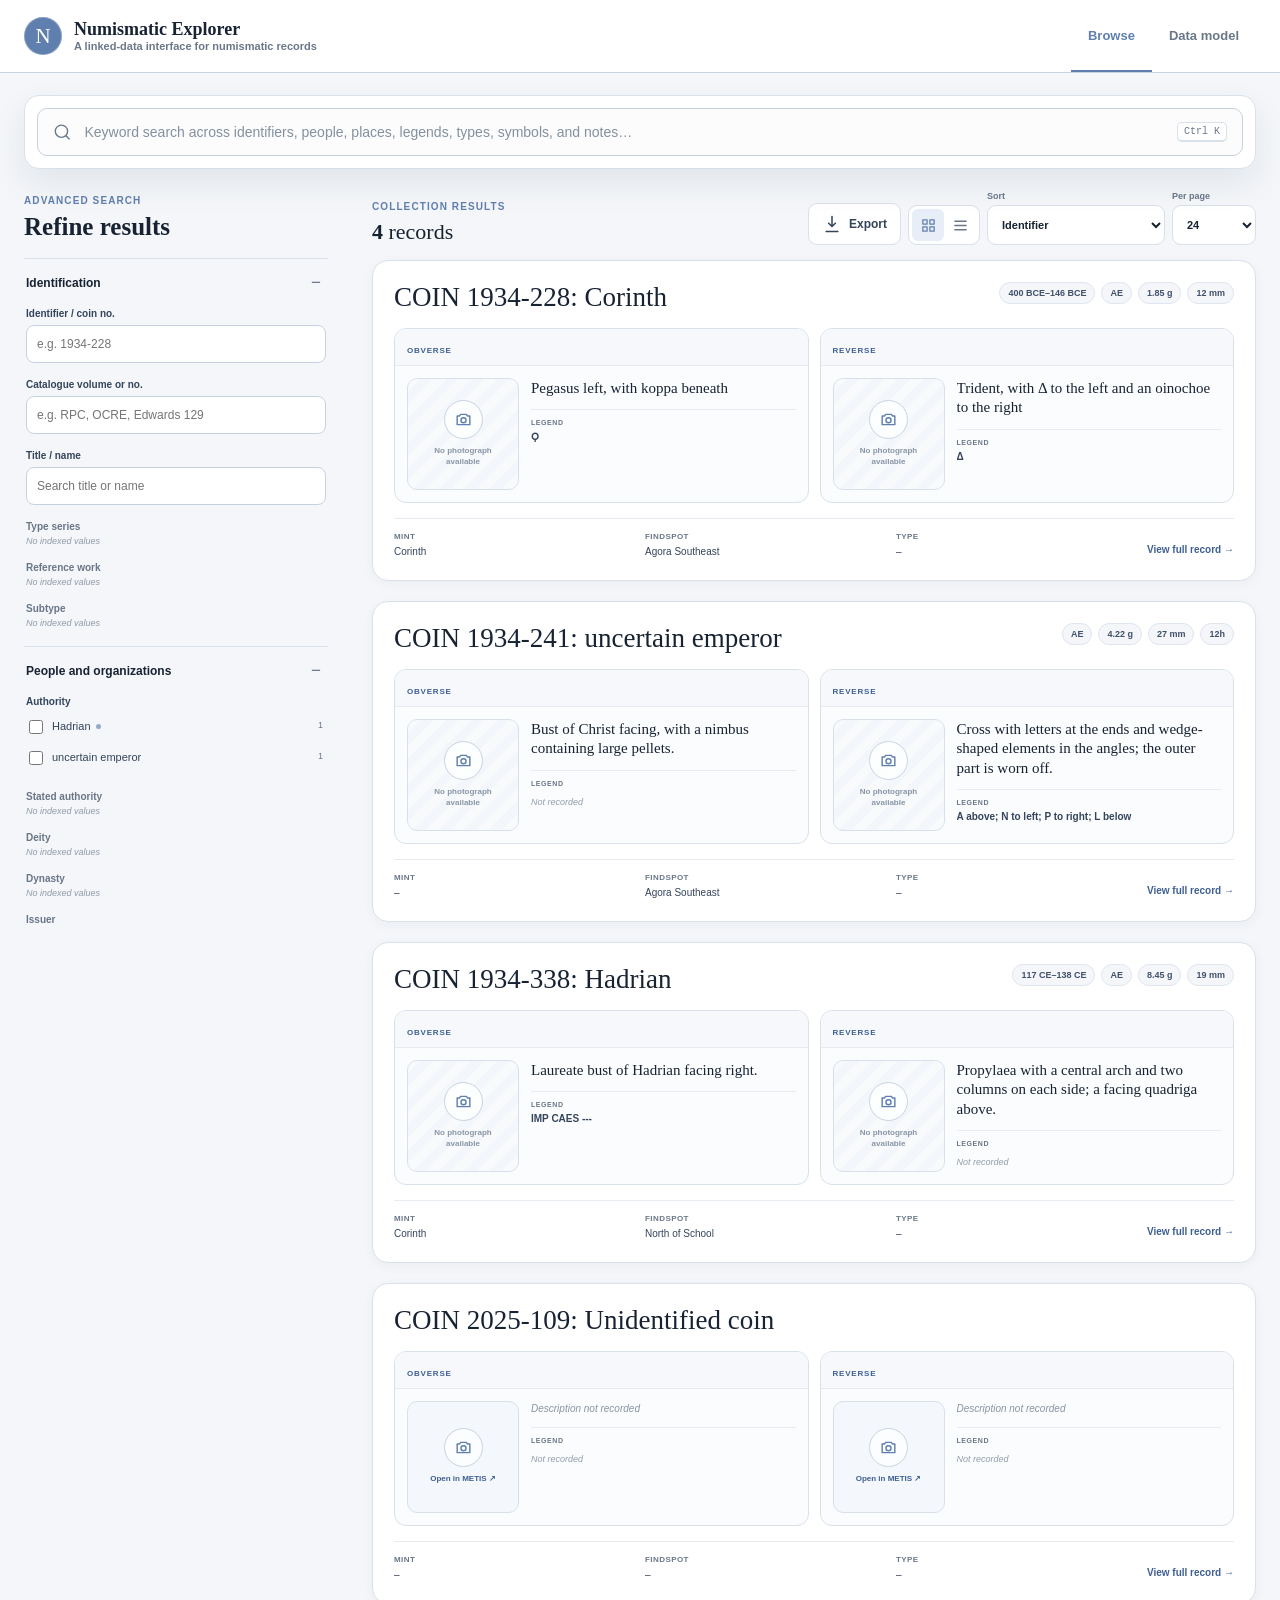
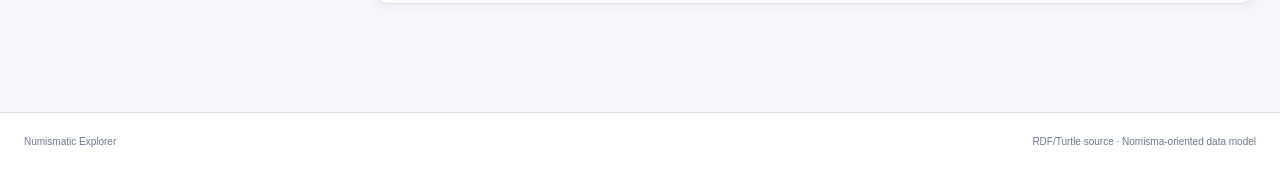
==== commit 89f62940: "2.6" ====
--- a/index.html
+++ b/index.html
@@ -5,7 +5,7 @@
   <meta name="viewport" content="width=device-width, initial-scale=1">
   <meta name="description" content="A linked-data interface for numismatic records.">
   <title>Numismatic Explorer</title>
-  <link rel="stylesheet" href="assets/styles.css?v=2.4">
+  <link rel="stylesheet" href="assets/styles.css?v=2.6">
 </head>
 <body>
   <header class="site-header">
@@ -100,6 +100,6 @@
   <div id="filter-backdrop" class="filter-backdrop"></div>
   <footer><span id="footer-title">Numismatic Explorer</span><span>RDF/Turtle source · Nomisma-oriented data model</span></footer>
   <script src="assets/common.js?v=2.4"></script>
-  <script src="assets/app.js?v=2.4"></script>
+  <script src="assets/app.js?v=2.6"></script>
 </body>
 </html>
--- a/assets/styles.css
+++ b/assets/styles.css
@@ -132,25 +132,24 @@
 .select-control.compact select { min-width: 84px; }
 
 .record-grid { display: grid; grid-template-columns: repeat(auto-fill, minmax(min(520px, 100%), 1fr)); gap: 20px; }
-.record-card { min-width: 0; overflow: hidden; border: 1px solid var(--line); border-radius: 16px; background: var(--surface); box-shadow: 0 3px 12px rgba(35,55,82,.045); transition: border-color .16s ease, box-shadow .16s ease, transform .16s ease; }
-.record-card:hover { border-color: #b4c3d7; box-shadow: var(--shadow); transform: translateY(-2px); }
-.record-card-body { display: grid; gap: 15px; padding: 21px; }
-.record-card-header { display: flex; align-items: start; justify-content: space-between; gap: 16px; }
-.record-card-header > div { min-width: 0; }
-.record-id { margin: 0 0 5px; color: var(--accent-dark); font-size: 10px; font-weight: 850; letter-spacing: .065em; text-transform: uppercase; }
-.record-card h3 { margin: 0; font-family: var(--serif); font-size: 27px; font-weight: 520; line-height: 1.08; }
-.record-card h3 a { text-decoration: none; }
-.record-card h3 a:hover { color: var(--accent-dark); }
+.record-card { position: relative; min-width: 0; overflow: hidden; border: 1px solid var(--line); border-radius: 16px; background: var(--surface); box-shadow: 0 3px 12px rgba(35,55,82,.045); cursor: pointer; transition: border-color .16s ease, box-shadow .16s ease, transform .16s ease; }
+.record-card:hover { border-color: #a9bad1; box-shadow: var(--shadow); transform: translateY(-2px); }
+.record-card-target { position: absolute; inset: 0; z-index: 1; border-radius: inherit; }
+.record-card-target:focus-visible { outline: 3px solid rgba(95,127,175,.3); outline-offset: -3px; }
+.record-card-body { position: relative; display: grid; gap: 15px; padding: 21px; }
+.record-card-header { display: grid; grid-template-columns: minmax(0,1fr) auto; align-items: start; gap: 14px 22px; }
+.record-heading { min-width: 0; }
+.record-card h3 { min-width: 0; margin: 0; font-family: var(--serif); font-size: 27px; font-weight: 520; line-height: 1.14; }
 .review-badge { flex: none; padding: 5px 8px; border-radius: 10px; color: var(--warning); background: var(--warning-soft); font-size: 8px; font-weight: 850; letter-spacing: .055em; text-transform: uppercase; }
 .review-badge.large { padding: 7px 10px; font-size: 10px; }
-.record-meta { display: flex; flex-wrap: wrap; gap: 6px; }
-.record-meta span { padding: 5px 8px; border-radius: 6px; color: #40516a; background: #f0f3f8; font-size: 9px; font-weight: 720; }
+.record-meta { display: flex; max-width: 315px; align-items: flex-start; justify-content: flex-end; flex-wrap: wrap; gap: 6px; }
+.record-meta span { padding: 5px 8px; border: 1px solid #dfe6f0; border-radius: 999px; color: #40516a; background: #f4f6fa; font-size: 9px; font-weight: 720; white-space: nowrap; }
 .coin-sides-grid { display: grid; grid-template-columns: 1fr 1fr; gap: 11px; }
 .coin-side-panel { min-width: 0; overflow: hidden; border: 1px solid var(--line); border-radius: 12px; background: #fbfcfe; }
 .coin-side-panel > header { padding: 10px 12px 8px; border-bottom: 1px solid #e6ebf2; background: #f6f8fb; }
 .coin-side-panel > header span { color: var(--accent-dark); font-size: 8px; font-weight: 880; letter-spacing: .1em; text-transform: uppercase; }
 .coin-side-content { display: grid; grid-template-columns: 112px minmax(0,1fr); gap: 12px; align-items: stretch; padding: 12px; }
-.face-media { position: relative; display: flex; min-width: 0; min-height: 112px; align-items: center; justify-content: center; flex-direction: column; gap: 7px; overflow: hidden; border: 1px solid #d7e0ec; border-radius: 10px; color: var(--accent-dark); background: #f2f5f9; text-align: center; text-decoration: none; }
+.face-media { position: relative; z-index: 2; display: flex; min-width: 0; min-height: 112px; align-items: center; justify-content: center; flex-direction: column; gap: 7px; overflow: hidden; border: 1px solid #d7e0ec; border-radius: 10px; color: var(--accent-dark); background: #f2f5f9; text-align: center; text-decoration: none; }
 .face-media img { width: 100%; height: 112px; object-fit: contain; background: #edf2f7; transition: transform .2s ease; }
 .face-media.has-image:hover img { transform: scale(1.03); }
 .face-media.metis-photo { background: var(--accent-pale); }
@@ -166,18 +165,20 @@
 .side-legend small { display: block; margin-bottom: 4px; color: var(--muted); font-size: 7px; font-weight: 850; letter-spacing: .08em; text-transform: uppercase; }
 .side-legend strong { display: -webkit-box; overflow: hidden; color: var(--ink-soft); font-size: 10px; font-weight: 700; line-height: 1.35; -webkit-line-clamp: 2; -webkit-box-orient: vertical; }
 .side-legend.empty span { color: #929daa; font-size: 9px; font-style: italic; }
-.record-context { display: grid; grid-template-columns: repeat(2, minmax(0,1fr)); gap: 8px 18px; min-height: 32px; }
-.record-context span { min-width: 0; color: var(--ink-soft); font-size: 10px; line-height: 1.4; }
-.record-context small { display: block; margin-bottom: 2px; color: var(--muted); font-size: 8px; font-weight: 820; letter-spacing: .055em; text-transform: uppercase; }
-.record-card-footer { display: flex; align-items: center; justify-content: space-between; gap: 15px; padding-top: 13px; border-top: 1px solid #e7ecf2; }
-.record-link { color: var(--accent-dark); text-decoration: none; font-size: 10px; font-weight: 830; white-space: nowrap; }
+.record-context { position: relative; z-index: 2; display: grid; grid-template-columns: repeat(3, minmax(0,1fr)) auto; align-items: end; gap: 12px 20px; padding-top: 12px; border-top: 1px solid #e7ecf2; }
+.record-context > span { min-width: 0; color: var(--ink-soft); font-size: 10px; line-height: 1.4; }
+.record-context small { display: block; margin-bottom: 3px; color: var(--muted); font-size: 8px; font-weight: 820; letter-spacing: .055em; text-transform: uppercase; }
+.record-context b { display: block; min-height: 1.4em; overflow: hidden; font-weight: 500; text-overflow: ellipsis; white-space: nowrap; }
+.record-link { position: relative; z-index: 3; align-self: end; justify-self: end; padding: 4px 0; color: var(--accent-dark); text-decoration: none; font-size: 10px; font-weight: 830; white-space: nowrap; }
 .record-link:hover { text-decoration: underline; }
 .media-count { display: inline-flex; align-items: center; gap: 5px; color: var(--accent-dark); font-size: 9px; font-weight: 730; }
 .media-count::before { content: ""; width: 6px; height: 6px; border-radius: 50%; background: var(--accent); }
 .muted-label { color: var(--muted); font-size: 9px; }
 .record-grid.list-view { grid-template-columns: 1fr; }
 .list-view .record-card-body { grid-template-columns: minmax(220px,.56fr) minmax(0,1.44fr); align-content: start; padding: 24px; }
-.list-view .record-card-header, .list-view .record-meta, .list-view .record-context, .list-view .record-card-footer { grid-column: 1; }
+.list-view .record-card-header, .list-view .record-context { grid-column: 1; }
+.list-view .record-context { grid-template-columns: repeat(2, minmax(0,1fr)); }
+.list-view .record-context .record-link { justify-self: start; }
 .list-view .coin-sides-grid { grid-column: 2; grid-row: 1 / span 4; }
 .list-view .coin-side-content { grid-template-columns: 145px minmax(0,1fr); }
 .list-view .face-media, .list-view .face-media img { min-height: 145px; height: 145px; }
@@ -295,11 +296,14 @@
   .select-control select { min-width: 150px; }
   .select-control.compact { display: none; }
   .record-card-body { padding: 16px; }
+  .record-card-header { grid-template-columns: 1fr; gap: 10px; }
+  .record-meta { max-width: none; justify-content: flex-start; }
   .record-card h3 { font-size: 23px; }
   .coin-sides-grid { grid-template-columns: 1fr; }
   .coin-side-content, .list-view .coin-side-content { grid-template-columns: 104px minmax(0,1fr); }
   .face-media, .face-media img, .list-view .face-media, .list-view .face-media img { min-height: 104px; height: 104px; }
-  .record-context { grid-template-columns: 1fr; }
+  .record-context { grid-template-columns: repeat(2, minmax(0,1fr)); }
+  .record-context .record-link { justify-self: start; }
   .record-grid.list-view .record-card { display: block; }
   .record-hero { display: block; }
   .hero-actions { justify-content: start; margin-top: 19px; }
@@ -317,7 +321,7 @@
   .results-controls .control-button { font-size: 0; }
   .results-controls .control-button svg { margin: 0; }
   .view-toggle { display: none; }
-  .record-card-footer { align-items: start; }
+  .record-context { grid-template-columns: 1fr; }
   .record-hero h1 { font-size: 43px; }
   .ontology-table th, .ontology-table td { padding: 12px; }
 }
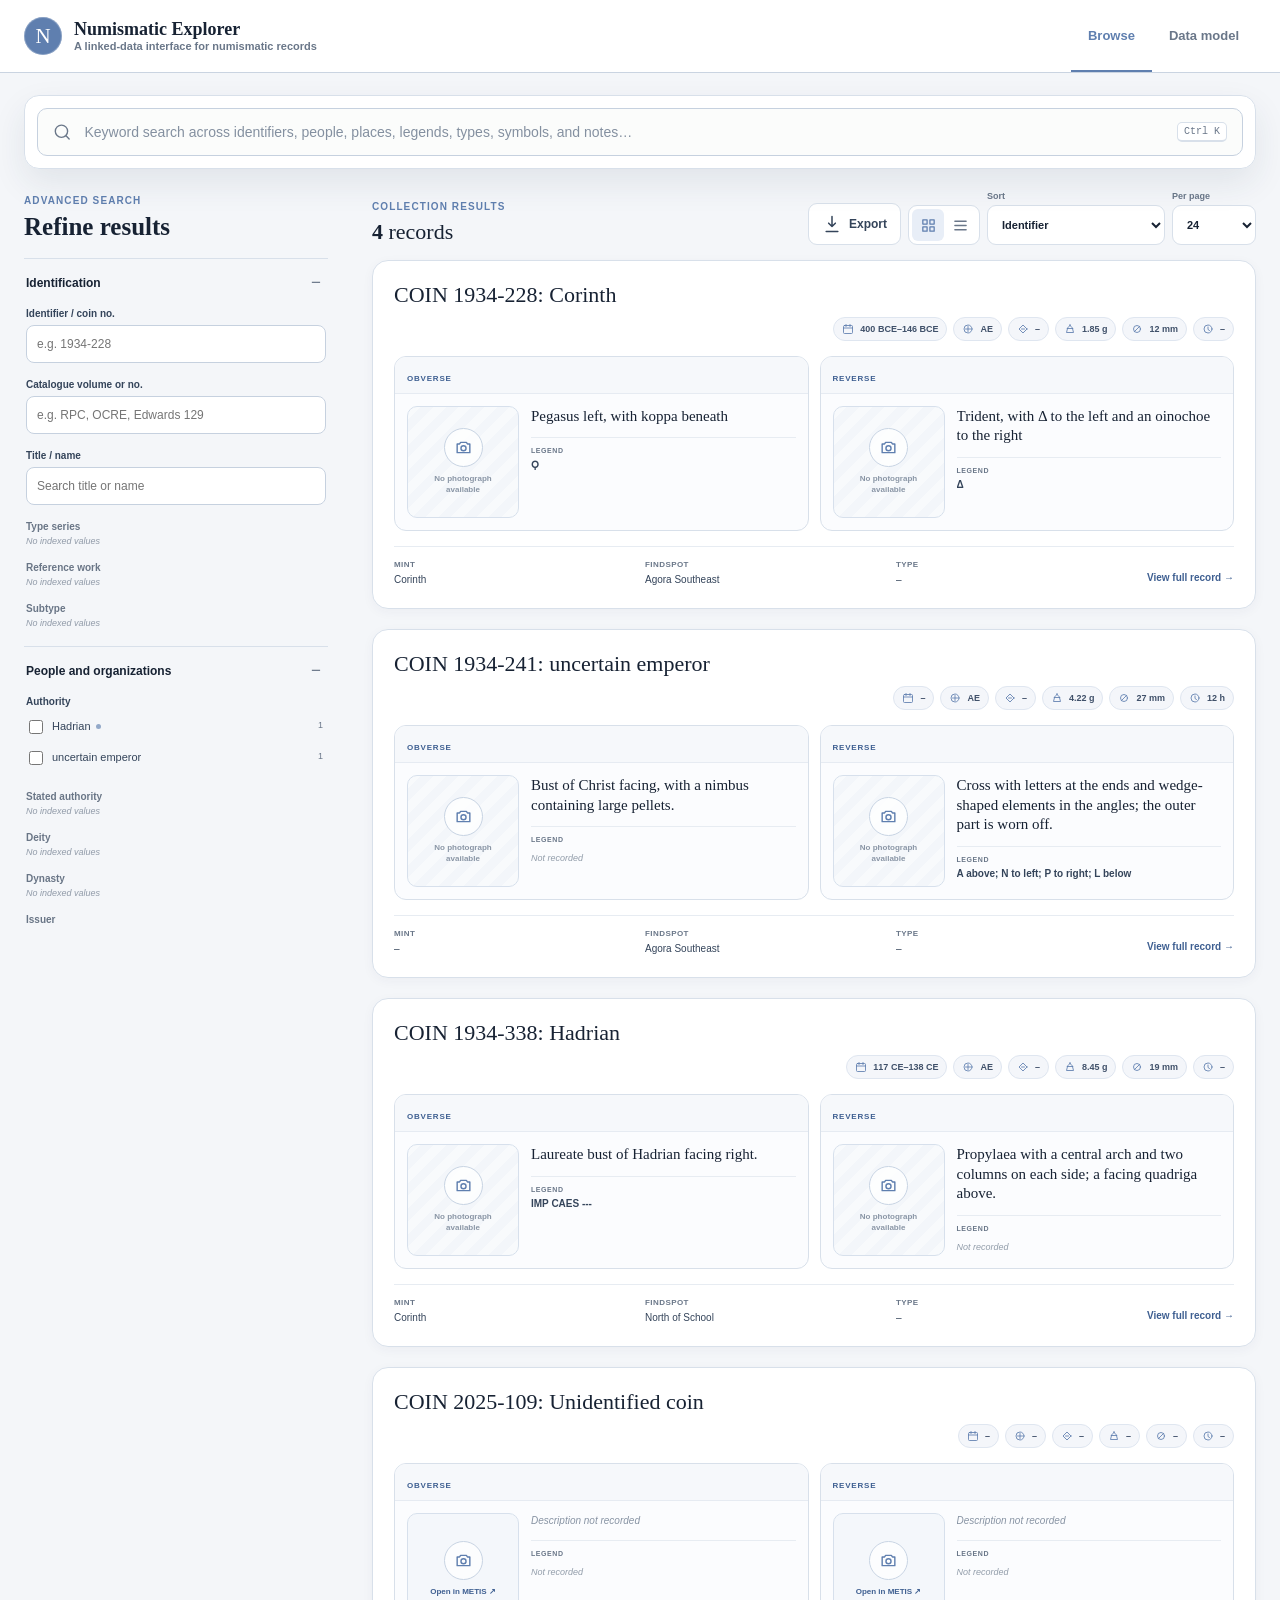
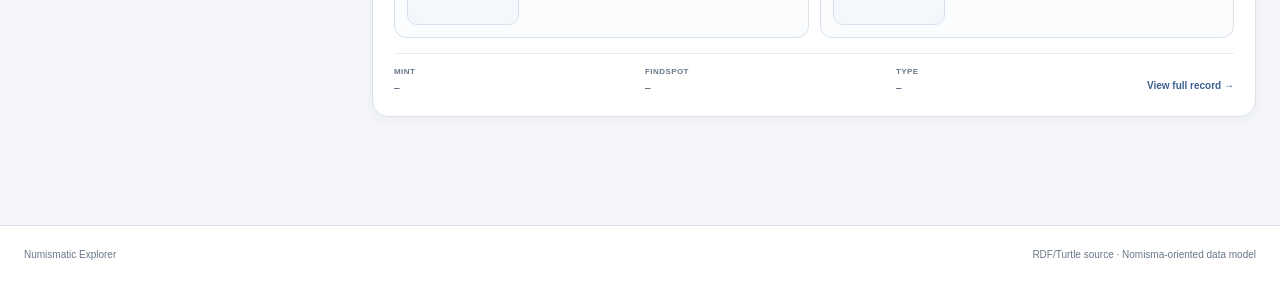
==== commit 082419e4: "2.8" ====
--- a/index.html
+++ b/index.html
@@ -5,7 +5,7 @@
   <meta name="viewport" content="width=device-width, initial-scale=1">
   <meta name="description" content="A linked-data interface for numismatic records.">
   <title>Numismatic Explorer</title>
-  <link rel="stylesheet" href="assets/styles.css?v=2.6">
+  <link rel="stylesheet" href="assets/styles.css?v=2.8">
 </head>
 <body>
   <header class="site-header">
@@ -100,6 +100,6 @@
   <div id="filter-backdrop" class="filter-backdrop"></div>
   <footer><span id="footer-title">Numismatic Explorer</span><span>RDF/Turtle source · Nomisma-oriented data model</span></footer>
   <script src="assets/common.js?v=2.4"></script>
-  <script src="assets/app.js?v=2.6"></script>
+  <script src="assets/app.js?v=2.8"></script>
 </body>
 </html>
--- a/assets/styles.css
+++ b/assets/styles.css
@@ -137,13 +137,17 @@
 .record-card-target { position: absolute; inset: 0; z-index: 1; border-radius: inherit; }
 .record-card-target:focus-visible { outline: 3px solid rgba(95,127,175,.3); outline-offset: -3px; }
 .record-card-body { position: relative; display: grid; gap: 15px; padding: 21px; }
-.record-card-header { display: grid; grid-template-columns: minmax(0,1fr) auto; align-items: start; gap: 14px 22px; }
+.record-card-header { display: grid; grid-template-columns: minmax(0,1fr); align-items: start; gap: 9px; }
 .record-heading { min-width: 0; }
-.record-card h3 { min-width: 0; margin: 0; font-family: var(--serif); font-size: 27px; font-weight: 520; line-height: 1.14; }
+.record-card h3 { min-width: 0; margin: 0; font-family: var(--serif); font-size: 22px; font-weight: 520; line-height: 1.18; }
 .review-badge { flex: none; padding: 5px 8px; border-radius: 10px; color: var(--warning); background: var(--warning-soft); font-size: 8px; font-weight: 850; letter-spacing: .055em; text-transform: uppercase; }
 .review-badge.large { padding: 7px 10px; font-size: 10px; }
-.record-meta { display: flex; max-width: 315px; align-items: flex-start; justify-content: flex-end; flex-wrap: wrap; gap: 6px; }
-.record-meta span { padding: 5px 8px; border: 1px solid #dfe6f0; border-radius: 999px; color: #40516a; background: #f4f6fa; font-size: 9px; font-weight: 720; white-space: nowrap; }
+.record-meta { display: flex; width: 100%; max-width: none; align-items: flex-start; justify-content: flex-end; flex-wrap: wrap; gap: 6px; }
+.meta-pill { display: inline-flex; align-items: center; gap: 6px; padding: 5px 8px; border: 1px solid #dfe6f0; border-radius: 999px; color: #40516a; background: #f4f6fa; font-size: 9px; font-weight: 720; white-space: nowrap; }
+.meta-icon { display: inline-flex; width: 12px; height: 12px; color: var(--accent); flex: 0 0 auto; }
+.meta-icon svg { width: 12px; height: 12px; stroke: currentColor; stroke-width: 1.7; fill: none; stroke-linecap: round; stroke-linejoin: round; }
+.meta-value { display: inline-block; }
+.sr-only { position: absolute !important; width: 1px; height: 1px; padding: 0; margin: -1px; overflow: hidden; clip: rect(0, 0, 0, 0); white-space: nowrap; border: 0; }
 .coin-sides-grid { display: grid; grid-template-columns: 1fr 1fr; gap: 11px; }
 .coin-side-panel { min-width: 0; overflow: hidden; border: 1px solid var(--line); border-radius: 12px; background: #fbfcfe; }
 .coin-side-panel > header { padding: 10px 12px 8px; border-bottom: 1px solid #e6ebf2; background: #f6f8fb; }
@@ -298,7 +302,7 @@
   .record-card-body { padding: 16px; }
   .record-card-header { grid-template-columns: 1fr; gap: 10px; }
   .record-meta { max-width: none; justify-content: flex-start; }
-  .record-card h3 { font-size: 23px; }
+  .record-card h3 { font-size: 20px; }
   .coin-sides-grid { grid-template-columns: 1fr; }
   .coin-side-content, .list-view .coin-side-content { grid-template-columns: 104px minmax(0,1fr); }
   .face-media, .face-media img, .list-view .face-media, .list-view .face-media img { min-height: 104px; height: 104px; }
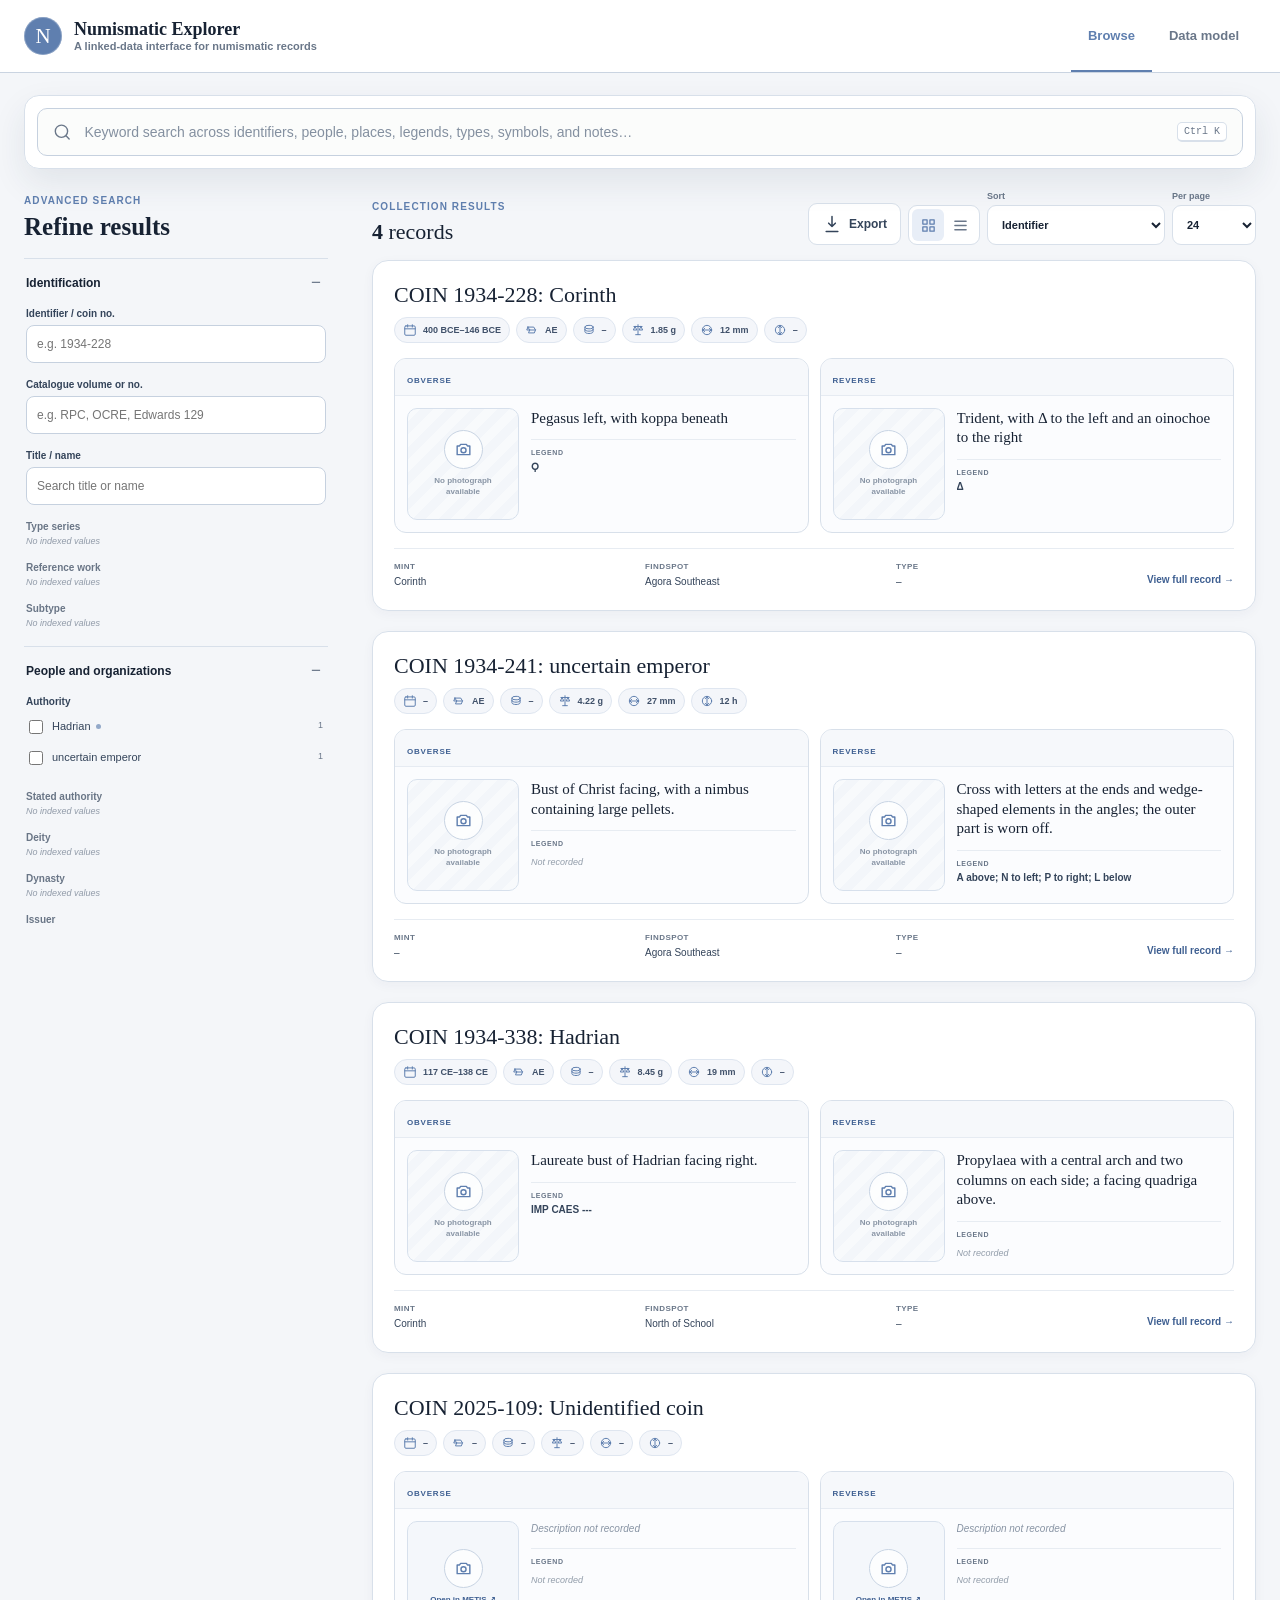
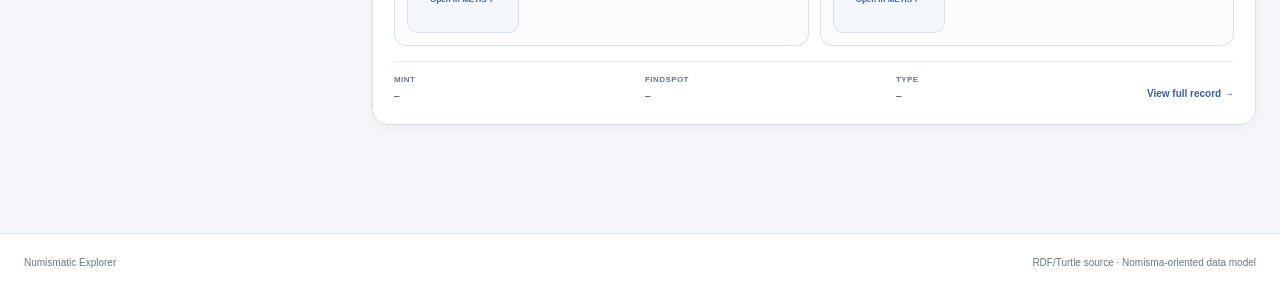
==== commit 886eb75b: "2.9" ====
--- a/index.html
+++ b/index.html
@@ -5,7 +5,7 @@
   <meta name="viewport" content="width=device-width, initial-scale=1">
   <meta name="description" content="A linked-data interface for numismatic records.">
   <title>Numismatic Explorer</title>
-  <link rel="stylesheet" href="assets/styles.css?v=2.8">
+  <link rel="stylesheet" href="assets/styles.css?v=2.9">
 </head>
 <body>
   <header class="site-header">
@@ -100,6 +100,6 @@
   <div id="filter-backdrop" class="filter-backdrop"></div>
   <footer><span id="footer-title">Numismatic Explorer</span><span>RDF/Turtle source · Nomisma-oriented data model</span></footer>
   <script src="assets/common.js?v=2.4"></script>
-  <script src="assets/app.js?v=2.8"></script>
+  <script src="assets/app.js?v=2.9"></script>
 </body>
 </html>
--- a/assets/styles.css
+++ b/assets/styles.css
@@ -142,10 +142,10 @@
 .record-card h3 { min-width: 0; margin: 0; font-family: var(--serif); font-size: 22px; font-weight: 520; line-height: 1.18; }
 .review-badge { flex: none; padding: 5px 8px; border-radius: 10px; color: var(--warning); background: var(--warning-soft); font-size: 8px; font-weight: 850; letter-spacing: .055em; text-transform: uppercase; }
 .review-badge.large { padding: 7px 10px; font-size: 10px; }
-.record-meta { display: flex; width: 100%; max-width: none; align-items: flex-start; justify-content: flex-end; flex-wrap: wrap; gap: 6px; }
+.record-meta { display: flex; width: 100%; max-width: none; align-items: flex-start; justify-content: flex-start; flex-wrap: wrap; gap: 6px; }
 .meta-pill { display: inline-flex; align-items: center; gap: 6px; padding: 5px 8px; border: 1px solid #dfe6f0; border-radius: 999px; color: #40516a; background: #f4f6fa; font-size: 9px; font-weight: 720; white-space: nowrap; }
-.meta-icon { display: inline-flex; width: 12px; height: 12px; color: var(--accent); flex: 0 0 auto; }
-.meta-icon svg { width: 12px; height: 12px; stroke: currentColor; stroke-width: 1.7; fill: none; stroke-linecap: round; stroke-linejoin: round; }
+.meta-icon { display: inline-flex; width: 14px; height: 14px; color: var(--accent); flex: 0 0 auto; }
+.meta-icon svg { width: 14px; height: 14px; stroke: currentColor; stroke-width: 1.7; fill: none; stroke-linecap: round; stroke-linejoin: round; }
 .meta-value { display: inline-block; }
 .sr-only { position: absolute !important; width: 1px; height: 1px; padding: 0; margin: -1px; overflow: hidden; clip: rect(0, 0, 0, 0); white-space: nowrap; border: 0; }
 .coin-sides-grid { display: grid; grid-template-columns: 1fr 1fr; gap: 11px; }
